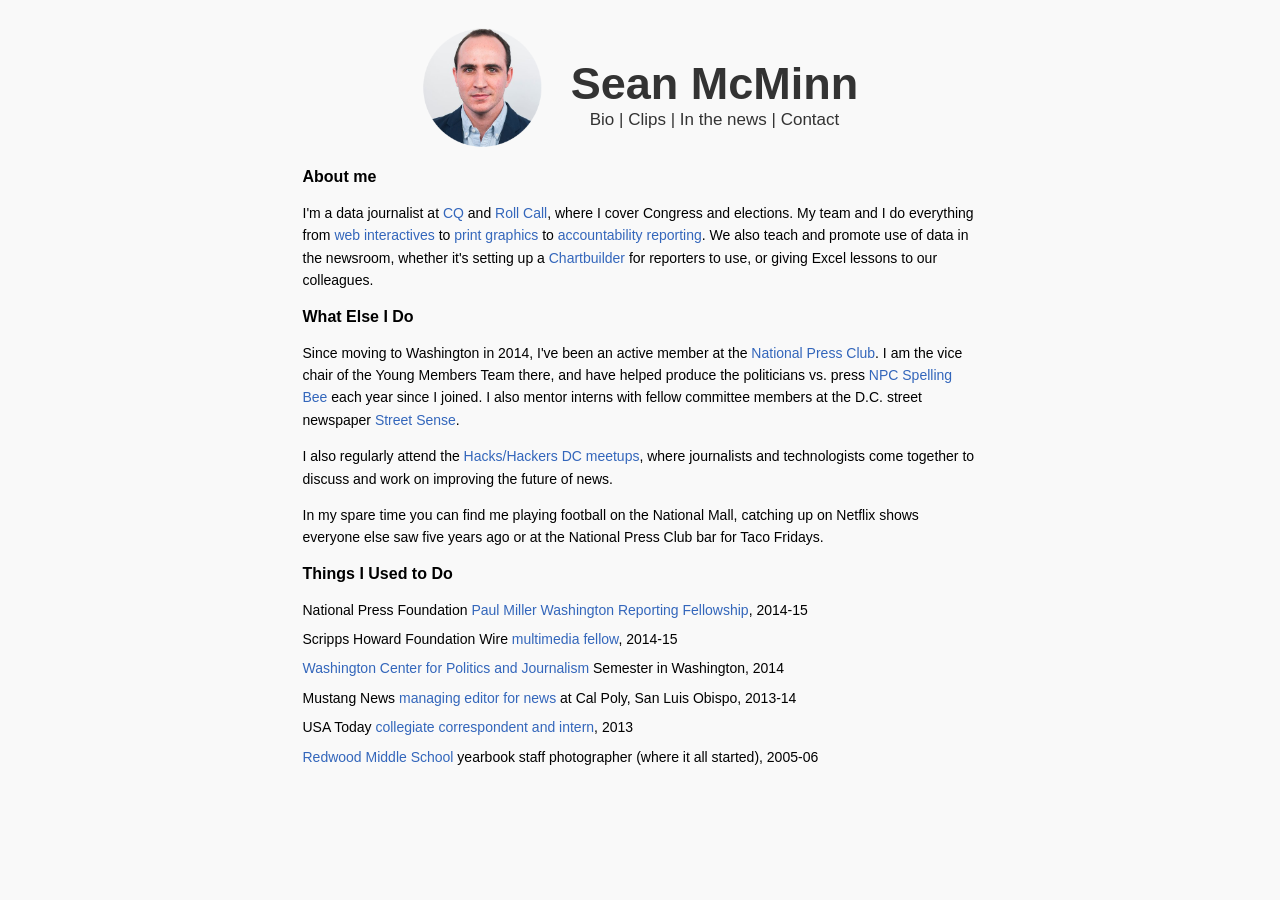
==== index.html @ 38971093 "transfer to new computer" ====
<!DOCTYPE html>
<html>
<head>
<meta charset="utf-8">

<title>Sean McMinn | Data Journalist</title>
<meta name="description" content="Reporter for CQ Roll Call, covering Congress and elections in Washington, D.C.">
<meta name="author" content="Sean McMinn">
<meta name="viewport" content="width=device-width, initial-scale=1">

	<style>

	/*begin fix for scrollbar-y jump problem*/
	html{
	   overflow-y:scroll;
	    overflow-x: hidden;
	}

	::-webkit-scrollbar {
	    width: 0px;  /* remove scrollbar space */
	    /*background: transparent;   optional: just make scrollbar invisible */
	}
	/* optional: show position indicator in red */
	::-webkit-scrollbar-thumb {
	    background: #FF0000;
	}

	/*end fix for scrollbar-y jump problem*/

	body {
		background-color: #f9f9f9;
		padding-top:20px;
	}

	#top-wrapper {
		margin-bottom: 15px;
		margin:0 auto;
		display: inline-block;
		text-align: center;
		width: 100%;
	}

	.middle-wrapper {
		width: 100%;
		max-width: 675px;
		margin:0 auto;
	}

	.top-text-wrapper {
		display: inline-block;
		text-align: center;
		vertical-align: top;
		margin-top: 30px;
		margin-left: 25px;
	}

	.big-name span {
		cursor: pointer;
	}

	.top-text-wrapper span {
		cursor: pointer
	}

	.big-name {
		font-family: Gotham-Bold, Helvetica, Arial, sans-serif;
		font-weight: 700;
		color: #333;
		font-size: 45px;
		text-align: center;
		display: block;
	}

	.top-menu {
		font-family: Gotham-Book, Helvetica, Arial, sans-serif;
		font-weight: 300;
		color: #333;
		font-size: 17px;
		text-align: center;
		display: block;
	}

	p, ul {
		font-family: Gotham-Book, Helvetica, Arial, sans-serif;
		font-size: 14px;
		line-height: 1.6;
	}

	ul {
	  list-style-type: none;
	  padding: 0;
	}

	li {
		padding-bottom: 7px;
	}

	h3 {
		font-family: Gotham-Bold, Helvetica, Arial, sans-serif; 
		font-size: 16px;
	}

	h4 {
		color: #444446;
		margin-bottom:6px;
	}

	a {
		text-decoration: none;
		font-family: Gotham-Book, Helvetica, Arial, sans-serif;
		font-weight300;
		cursor: pointer;
	}

	#top-circle-img {
		display: inline-block;
		width: 120px;
		height: 120px;
	}

	#top-circle-img img {
		width: 120px;
		height: 120px;
	}

	/* unvisited link */
	a:link {
	    color: #3366BB;
	}

	/* visited link */
	a:visited {
	    color: #3366BB;
	}

	/* mouse over link */
	a:hover {
	    text-decoration: underline;
	}

	/* selected link */
	a:active {
	    color: #3366BB;
	}

	#contact-section a:not(:first-of-type){
		margin-left: 8px;
	}

	@media (max-width: 314px) {
		.top-menu {
			font-size:14px; 
		}
		.big-name {
			font-size: 35px;
		}
	}

	@media (max-width:585px) {
		#top-circle-img {
			display: block;
			margin:0 auto;
		}

		.top-text-wrapper {
			display: block;
			margin:0 auto;
			width: 100%;
			max-width: 445px;
		}
	}

	@media (max-width:675px) {
		.middle-wrapper {
			margin-right: 7px;
			margin-left:7px;
		}
	}
	</style>
</head>
<body>

	<div class="middle-wrapper" id="">
		<div class="" id="top-wrapper">
			<div class="" id="top-circle-img"><img id="" src="top-circle-img-new.png"></div>
			<div class="top-text-wrapper" id="">			
				<div class="click-to-filter big-name" id="home-top">
					<span>Sean McMinn<span>
				</div>
				<div class="top-menu" id="">
					<span class="click-to-filter" id="bio-top">Bio</span> | <span class="click-to-filter" id="clips-top">Clips</span> | <span class="click-to-filter" id="appearance-top">In the news</span> | <span class="click-to-filter" id="contact-top">Contact</span>
				</div>
			</div>
		</div>
		<div class="section-blocks" id="home-section">
			<h3>About me</h3>
			<p>I'm a data journalist at <a id="" href="http://www.cq.com/news?1">CQ</a> and <a id="" href="http://www.rollcall.com/">Roll Call</a>, where I cover Congress and elections. My team and I do everything from <a id="" href="http://data.rollcall.com/media/senate_on_gorsuch/">web interactives</a> to <a id="" href="http://www.rollcall.com/news/politics/party-diversity-gap-to-remain-in-115th">print graphics</a> to <a id="" href="http://www.rollcall.com/news/politics/house-members-can-send-mail-taxpayers-dime-vulnerable-ones-much-much">accountability reporting</a>. We also teach and promote use of data in the newsroom, whether it's setting up a <a id="" href="https://github.com/Quartz/Chartbuilder">Chartbuilder</a> for reporters to use, or giving Excel lessons to our colleagues.</p>
			<h3>What Else I Do</h3>
			<p>Since moving to Washington in 2014, I've been an active member at the <a id="" href="http://www.press.org/">National Press Club</a>. I am the vice chair of the  Young Members Team there, and have helped produce the politicians vs. press <a id="" href="https://www.youtube.com/watch?v=eWNtIoQCicw">NPC Spelling Bee</a> each year since I joined. I also mentor interns with fellow committee members at the D.C. street newspaper <a id="" href="http://streetsense.org/">Street Sense</a>. </p> 
			<p>I also regularly attend the <a id="" href="https://www.meetup.com/Hacks-Hackers-DC/">Hacks/Hackers DC meetups</a>, where journalists and technologists come together to discuss and work on improving the future of news.</p>
			<p>In my spare time you can find me playing football on the National Mall, catching up on Netflix shows everyone else saw five years ago or at the National Press Club bar for Taco Fridays.</p>
			<h3>Things I Used to Do</h3>
			<ul>
				<li>National Press Foundation <a id="" href="https://nationalpress.org/toolbox/paul-miller-washington-reporting-fellowship/">Paul Miller Washington Reporting Fellowship</a>, 2014-15</li>
				<li>Scripps Howard Foundation Wire <a id="" href="http://www.shfwire.com/author/seanmcminn/">multimedia fellow</a>, 2014-15</li>
				<li><a id="" href="http://www.wcpj.org/">Washington Center for Politics and Journalism</a> Semester in Washington, 2014</li>
				<li>Mustang News <a id="" href="http://mustangnews.net/tag/sean-mcminn/">managing editor for news</a> at Cal Poly, San Luis Obispo, 2013-14</li>
				<li>USA Today <a id="" href="http://college.usatoday.com/author/sean-mcminn/">collegiate correspondent and intern</a>, 2013</li>
				<li><a id="" href="http://www.conejousd.org/redwood/Home.aspx">Redwood Middle School</a> yearbook staff photographer (where it all started), 2005-06</li>
			</ul>
		</div>
		<div class="section-blocks" id="bio-section">
			<h3>Bio</h3>
			<p>I’m data reporter at <a href="http://www.cqrollcall.com">CQ Roll Call</a>, where I report, write and produce data presentations for both CQ and Roll Call. I was previously the multimedia fellow at the <a href="http://www.shfwire.com">Scripps Howard Foundation Wire</a> in Washington, D.C., and am a graduate of <a href="http://www.calpoly.edu">California Polytechnic State University, San Luis Obispo</a>. In addition to CQ and Roll Call, my work has been published by USA TODAY, Bloomberg, dozens of Scripps News properties, and other news outlets across the country.</p>

			<p>My first experience covering national news came in January 2013, when I was hired as a <a href="http://www.usatodayeducate.com/staging/index.php/usa-today-collegiate-correspondent-spring-2013/sean-mcminn">collegiate correspondent for USA TODAY</a>. I covered the intersection of millennials and current events, from politics to media to country music.

			<p>My experience covering higher education stemmed from my first two years as a reporter for the Mustang Daily, the student newspaper at Cal Poly. There, I focused on government and administrative issues in the CSU system. My award-winning story on a <a href="http://mustangnews.net/investigation-continues-for-alpha-phi-sorority/">freshman that was hospitalized</a> the night after receiving an invitation to join the Alpha Phi sorority led to policy changes in Cal Poly’s sorority pledging process. Other accountability reporting led to changes at my university on issues such as <a href="http://mustangnews.net/sexual-assault-allegations-left-out-of-cal-poly-annual-crime-report/">sexual assault</a> and <a href="http://mustangnews.net/asi-kills-debate-free-speech-on-campus/">student campaign regulations</a>.</p>

			<p>After writing as a correspondent for USA TODAY, Gannett asked me to intern at its headquarters in McLean, Va. In addition to contributing more reporting to USA TODAY College, I began to learn how to code and use data in my reporting. </p>

			<p>During my time internship, I also began planning for a new student media convergence at Cal Poly, which would later be dubbed Mustang News. Students emphasizing in print, digital and broadcast came together to drop Mustang Daily’s print-first mentality and create a digital-first news operation. As the managing editor for news, I led the news coverage and served on our leadership team. </p>

			<p>Also at Mustang News, I started a training program for first-year students interested in journalism. Named The Day After, I provided weekly feedback to freshmen writing follow-up stories to supplement the editorial content published in Mustang News. </p>

			<p>I graduated cum laude in June 2014 with a major in news-editorial journalism and a minor in statistics. Faculty chose me for the Outstanding Senior award in the Cal Poly journalism department, as well as for other annual scholarships and awards.</p>
			
		</div>
		<div class="section-blocks" id="clips-section">
			<h3>Clips</h3>
			<ul id="clips-ul">
			</ul>			
		</div>
		<div class="section-blocks" id="appearance-section">
			<h3>In the news</h3>
			<ul id="appearance-ul">
			</ul>			
		</div>
		<div class="section-blocks" id="contact-section">
			<h3>Contact</h3>
			<p>Email: <a href="mailto:seanmcminn@cqrollcall.com">seanmcminn@cqrollcall.com</a></p>
			<a id="" target="_blank" href="http:www.twitter.com/shmcminn"><img src="twitter.png" class="social-icon" id="twitter-social-icon"></a>
			<a id="" target="_blank" href="https://www.linkedin.com/in/seanmcminn/"><img src="linkedin.png" class="social-icon" id="linkedin-social-icon"></a>
			<a target="_blank" id="" href="https://github.com/shmcminn"><img src="github.png" class="social-icon" id="github-social-icon"></a>
		</div>


	</div>
</body>

<script src="https://ajax.googleapis.com/ajax/libs/jquery/3.1.0/jquery.min.js"></script>
<!-- <script src="scrollbarFix.js"></script> -->
<script>

	var hideAll = function() {
		$(".section-blocks").hide();
	}

	var showSectionBlock = function(sbId) {
		hideAll();
		$("#" + sbId).show()
	}


	var populateClips = function() {
		var clips = [
		"CQ Roll Call",
		{"headline": "Fact-Checking Trump’s Claim on U.S. Attacking ISIS ‘Much Harder’", "link": "http://www.rollcall.com/news/policy/trump-said-the-military-was-hitting-isis-much-harder-but-strikes-have-been-at-a-new-low", "monthYear": "Nov. 2017"},
		{"headline": "House Challengers Find Fundraising Success Outside Their Districts", "link": "http://www.rollcall.com/news/politics/2018-democrats-house-fundraising-challengers", "monthYear": "Sept. 2017"},
		{"headline": "Congress Is Working More Than Average This Year: Three Days a Week", "link": "http://www.rollcall.com/news/politics/congress-working-average-year-three-days-week", "monthYear": "July 2017"},
		{"headline": "44 Sitting Members of Congress Have Accepted Donations From Trump", "link": "http://www.rollcall.com/news/44-sitting-members-congress-accepted-donations-trump", "monthYear": "Jan. 2017"},
		{"headline": "House Republicans Really Love Chick-fil-A", "link": "http://www.rollcall.com/news/house-republicans-really-love-chick-fil", "monthYear": "Oct. 2016"},
		{"headline": "Absences Pile Up for Some House Members Seeking Other Offices", "link": "http://www.rollcall.com/news/absences-pile-members-seeking-offices", "monthYear": "Sept. 2016"},
		{"headline": "House Members Send Mail on Taxpayer’s Dime, Vulnerable Ones Do It Much More", "link": "http://www.rollcall.com/news/house-members-can-send-mail-taxpayers-dime-vulnerable-ones-much-much", "monthYear": "Aug. 2016"},
		{"headline": "Whose Convention? Clintons Mentioned Nearly Twice as Much as Trump", "link": "http://www.rollcall.com/news/whose-convention-elected-officials-mention-clinton-twice-much-trump", "monthYear": "July 2016"},
		"Scripps Howard Foundation Wire",
		{"headline": "Atascadero finds itself stuck in FEMA limbo over disaster aid", "link": "http://www.sanluisobispo.com/news/local/article39058860.html", "monthYear": "Aug. 2015"},
		{"headline": "Feds study ‘life-saving' train tech after crash", "link": "http://www.thedenverchannel.com/news/national/feds-study-life-saving-train-tech-after-crash", "monthYear": "Feb. 2015"},
		{"headline": "Scripps Howard Foundation Wire launches new website", "link": "http://www.shfwire.com/scripps-howard-foundation-wire-launches-new-website/", "monthYear": "Feb. 2015"},
		{"headline": "Even after executive action, no guarantees for international students", "link": "http://www.shfwire.com/even-after-executive-action-no-guarantees-for-international-students/", "monthYear": "Nov. 2014"},
		{"headline": "In fight for student vote, social media gives GOP a hopeful sign", "link": "http://www.shfwire.com/in-fight-for-student-vote-social-media-gives-gop-a-hopeful-sign/", "monthYear": "Oct. 2014"},
		"USA Today",
		{"headline": "Sagging state funding jacks up college tuition", "link": "http://www.usatoday.com/story/money/personalfinance/2013/09/02/state-funding-declines-raise-tuition/2707837/", "monthYear": "Sept. 2013"},
		{"headline": "College grads flock to major, burgeoning metros", "link": "http://www.usatoday.com/story/news/nation/2013/05/11/college-grad-jobs-major-metros/2149915/", "monthYear": "May 2013"},	
		"Mustang News",
		{"headline": "Sexual assault allegations left out of Cal Poly annual crime report", "link": "http://mustangnews.net/sexual-assault-allegations-left-out-of-cal-poly-annual-crime-report/", "monthYear": "May 2014"},
		{"headline": "Under wrappers: Cal Poly passes off Kashi granola bars as student made", "link": "http://mustangnews.net/pres-office-campus-dining-used-cal-poly-wrapping-on-kashi-granola-bars-for-demonstration/", "monthYear": "June 2013"},
		{"headline": "Cal State’s controversial chancellor ends 14-year legacy", "link": "http://mustangnews.net/cal-states-controversial-chancellor-ends-14-year-legacy/", "monthYear": "Dec. 2012"}		
		]
		for (i=0; i<clips.length; i++) {
			if (typeof(clips[i]) == "object") {
				$("#clips-ul").append('<li><a id="" target="_blank" href="' + clips[i].link + '">' + clips[i].headline + "</a> — " + clips[i].monthYear + "</li>")
			}	
			else {
				$("#clips-ul").append("<h4>" + clips[i] + "</h4>") 
			}
		}		
	}

	var populateInNews = function() {
		var appearance = [
		{"headline": "Podcast: Finding Stories in Statistics", "link": "https://www.podcastone.com/pg/jsp/program/episode.jsp?programID=1029&pid=1705705", "monthYear": "March 2016"},
		{"headline": "Editorial in San Luis Obispo Tribune following my investigation into a city's years-long fight with FEMA", "link": "http://www.sanluisobispo.com/opinion/editorials/article39059019.html", "monthYear": "Aug. 2015"},
		{"headline": "Talking Hillary Cliton's campaign on GVH Live", "link": "https://www.youtube.com/watch?v=CfeYE06OZHs", "monthYear": "March. 2015"},		
		{"headline": "Discussion on my Cal Poly greek life reporting in SLO New Times", "link": "http://www.newtimesslo.com/shredder/10633/spay-a-ho-neuter-a-bro/", "monthYear": "Feb. 2014"},
		{"headline": "New Times article on my scholarship award, named after NT founder", "link": "http://www.newtimesslo.com/news/9609/steve-moss-lives-on/", "monthYear": "June 2013"},
		{"headline": "LA Times write up on my 20-cent records request fight with the CSU ", "link": "http://articles.latimes.com/2012/oct/21/local/la-me-public-record-20121021", "monthYear": "Oct. 2012"}
		]
		for (i=0; i<appearance.length; i++) {
			if (typeof(appearance[i]) == "object") {
				$("#appearance-ul").append('<li><a id="" href="' + appearance[i].link + '">' + appearance[i].headline + "</a> — " + appearance[i].monthYear + "</li>")
			}	
			else {
				$("#appearance-ul").append("<h4>" + appearance[i] + "</h4>") 
			}
		}		
	}


		var makeTopClickable = function() {
			var clickables = $(".click-to-filter")

			for (i=0; i<clickables.length; i++) {
				$("#" + clickables[i].id).on("click", function() {
					showSectionBlock($(this).attr("id").split("-")[0] + "-section")
				})

			}
		}

	$(function() {
		makeTopClickable();
		showSectionBlock("home-section");
		populateClips();
		populateInNews();
	})
		
	

	



	



</script>

</html>
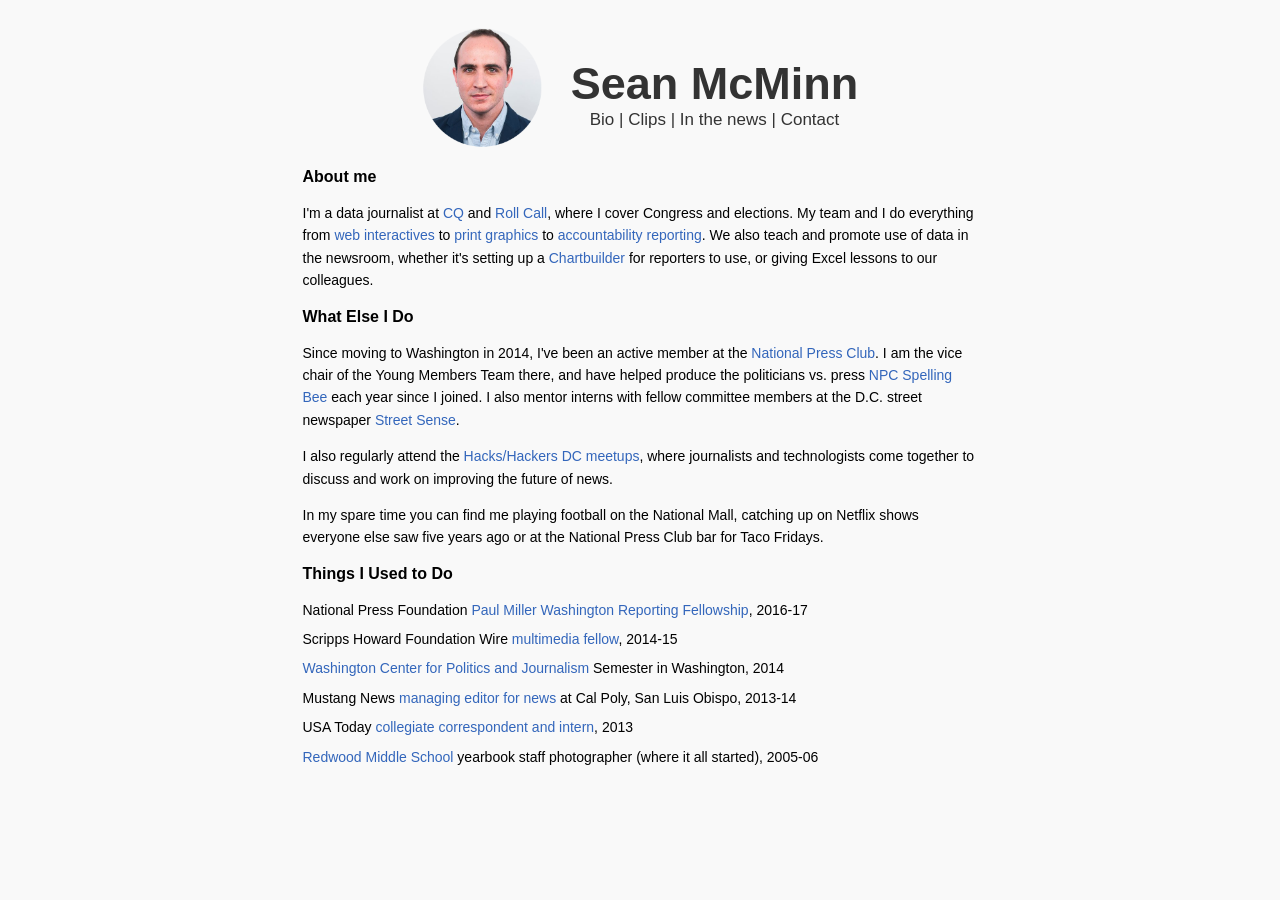
==== commit 01e39bb2: "fix paul miller dates, add lobbying clip" ====
--- a/index.html
+++ b/index.html
@@ -63,7 +63,7 @@
 	}
 
 	.big-name {
-		font-family: Gotham-Bold, Helvetica, Arial, sans-serif;
+		font-family: Gotham-Bold, sans-serif;
 		font-weight: 700;
 		color: #333;
 		font-size: 45px;
@@ -72,7 +72,7 @@
 	}
 
 	.top-menu {
-		font-family: Gotham-Book, Helvetica, Arial, sans-serif;
+		font-family: Gotham-Book, sans-serif;
 		font-weight: 300;
 		color: #333;
 		font-size: 17px;
@@ -81,7 +81,7 @@
 	}
 
 	p, ul {
-		font-family: Gotham-Book, Helvetica, Arial, sans-serif;
+		font-family: Gotham-Book, sans-serif;
 		font-size: 14px;
 		line-height: 1.6;
 	}
@@ -96,7 +96,7 @@
 	}
 
 	h3 {
-		font-family: Gotham-Bold, Helvetica, Arial, sans-serif; 
+		font-family: Gotham-Bold, sans-serif; 
 		font-size: 16px;
 	}
 
@@ -107,7 +107,7 @@
 
 	a {
 		text-decoration: none;
-		font-family: Gotham-Book, Helvetica, Arial, sans-serif;
+		font-family: Gotham-Book, sans-serif;
 		font-weight300;
 		cursor: pointer;
 	}
@@ -201,7 +201,7 @@
 			<p>In my spare time you can find me playing football on the National Mall, catching up on Netflix shows everyone else saw five years ago or at the National Press Club bar for Taco Fridays.</p>
 			<h3>Things I Used to Do</h3>
 			<ul>
-				<li>National Press Foundation <a id="" href="https://nationalpress.org/toolbox/paul-miller-washington-reporting-fellowship/">Paul Miller Washington Reporting Fellowship</a>, 2014-15</li>
+				<li>National Press Foundation <a id="" href="https://nationalpress.org/toolbox/paul-miller-washington-reporting-fellowship/">Paul Miller Washington Reporting Fellowship</a>, 2016-17</li>
 				<li>Scripps Howard Foundation Wire <a id="" href="http://www.shfwire.com/author/seanmcminn/">multimedia fellow</a>, 2014-15</li>
 				<li><a id="" href="http://www.wcpj.org/">Washington Center for Politics and Journalism</a> Semester in Washington, 2014</li>
 				<li>Mustang News <a id="" href="http://mustangnews.net/tag/sean-mcminn/">managing editor for news</a> at Cal Poly, San Luis Obispo, 2013-14</li>
@@ -261,10 +261,10 @@
 		$("#" + sbId).show()
 	}
 
-
 	var populateClips = function() {
 		var clips = [
 		"CQ Roll Call",
+		{"headline": "K Street Reinvents Itself in the Era of Trump", "link": "https://www.rollcall.com/news/politics/k-street-reinvents-itself-in-the-era-of-trump", "monthYear": "Feb. 2018"},
 		{"headline": "Fact-Checking Trump’s Claim on U.S. Attacking ISIS ‘Much Harder’", "link": "http://www.rollcall.com/news/policy/trump-said-the-military-was-hitting-isis-much-harder-but-strikes-have-been-at-a-new-low", "monthYear": "Nov. 2017"},
 		{"headline": "House Challengers Find Fundraising Success Outside Their Districts", "link": "http://www.rollcall.com/news/politics/2018-democrats-house-fundraising-challengers", "monthYear": "Sept. 2017"},
 		{"headline": "Congress Is Working More Than Average This Year: Three Days a Week", "link": "http://www.rollcall.com/news/politics/congress-working-average-year-three-days-week", "monthYear": "July 2017"},
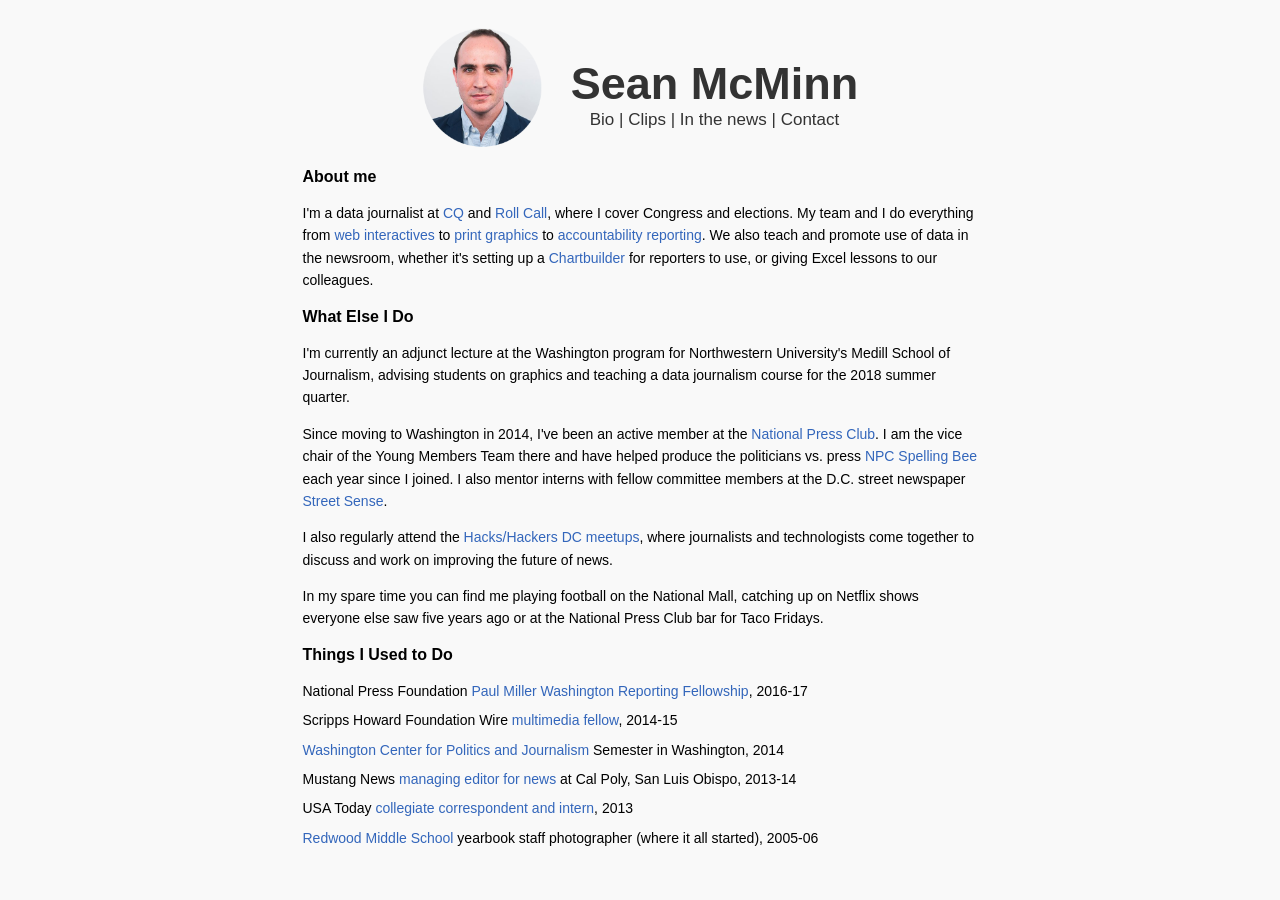
==== commit 90acc9e4: "add medill to index" ====
--- a/index.html
+++ b/index.html
@@ -196,7 +196,8 @@
 			<h3>About me</h3>
 			<p>I'm a data journalist at <a id="" href="http://www.cq.com/news?1">CQ</a> and <a id="" href="http://www.rollcall.com/">Roll Call</a>, where I cover Congress and elections. My team and I do everything from <a id="" href="http://data.rollcall.com/media/senate_on_gorsuch/">web interactives</a> to <a id="" href="http://www.rollcall.com/news/politics/party-diversity-gap-to-remain-in-115th">print graphics</a> to <a id="" href="http://www.rollcall.com/news/politics/house-members-can-send-mail-taxpayers-dime-vulnerable-ones-much-much">accountability reporting</a>. We also teach and promote use of data in the newsroom, whether it's setting up a <a id="" href="https://github.com/Quartz/Chartbuilder">Chartbuilder</a> for reporters to use, or giving Excel lessons to our colleagues.</p>
 			<h3>What Else I Do</h3>
-			<p>Since moving to Washington in 2014, I've been an active member at the <a id="" href="http://www.press.org/">National Press Club</a>. I am the vice chair of the  Young Members Team there, and have helped produce the politicians vs. press <a id="" href="https://www.youtube.com/watch?v=eWNtIoQCicw">NPC Spelling Bee</a> each year since I joined. I also mentor interns with fellow committee members at the D.C. street newspaper <a id="" href="http://streetsense.org/">Street Sense</a>. </p> 
+			<p>I'm currently an adjunct lecture at the Washington program for Northwestern University's Medill School of Journalism, advising students on graphics and teaching a data journalism course for the 2018 summer quarter.</p>
+			<p>Since moving to Washington in 2014, I've been an active member at the <a id="" href="http://www.press.org/">National Press Club</a>. I am the vice chair of the  Young Members Team there and have helped produce the politicians vs. press <a id="" href="https://www.youtube.com/watch?v=eWNtIoQCicw">NPC Spelling Bee</a> each year since I joined. I also mentor interns with fellow committee members at the D.C. street newspaper <a id="" href="http://streetsense.org/">Street Sense</a>. </p> 
 			<p>I also regularly attend the <a id="" href="https://www.meetup.com/Hacks-Hackers-DC/">Hacks/Hackers DC meetups</a>, where journalists and technologists come together to discuss and work on improving the future of news.</p>
 			<p>In my spare time you can find me playing football on the National Mall, catching up on Netflix shows everyone else saw five years ago or at the National Press Club bar for Taco Fridays.</p>
 			<h3>Things I Used to Do</h3>
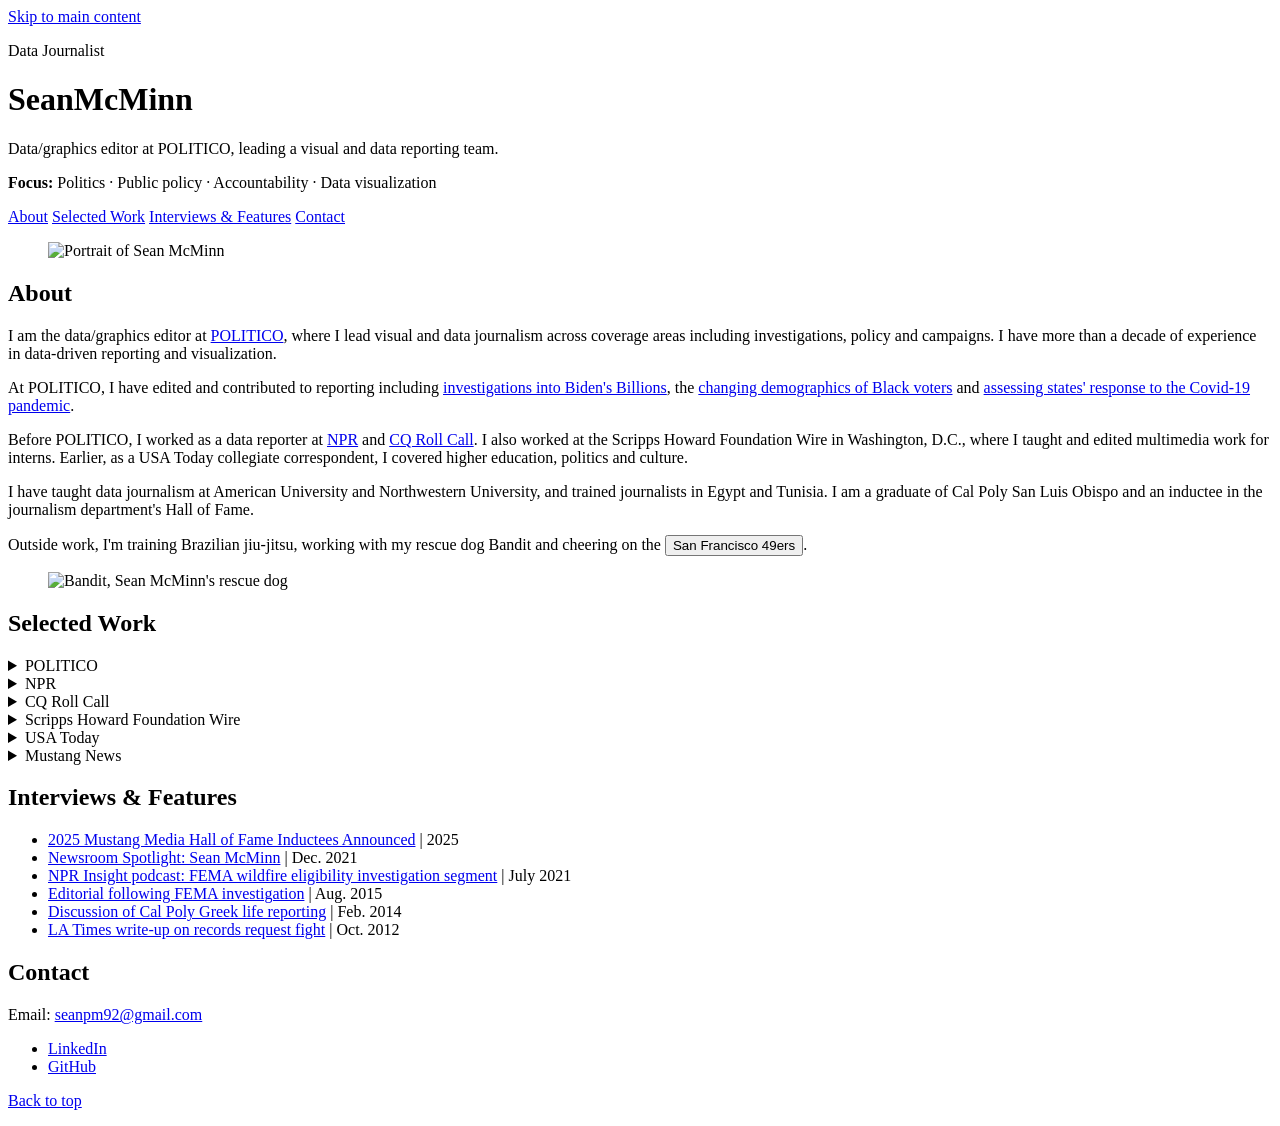
==== commit 1e52c9c2: "Update index.html" ====
--- a/index.html
+++ b/index.html
@@ -1,351 +1,163 @@
-<!DOCTYPE html>
-<html>
+<!doctype html>
+<html lang="en">
 <head>
-<meta charset="utf-8">
-
-<title>Sean McMinn | Data Journalist</title>
-<meta name="description" content="Reporter for CQ Roll Call, covering Congress and elections in Washington, D.C.">
-<meta name="author" content="Sean McMinn">
-<meta name="viewport" content="width=device-width, initial-scale=1">
-
-	<style>
-
-	/*begin fix for scrollbar-y jump problem*/
-	html{
-	   overflow-y:scroll;
-	    overflow-x: hidden;
-	}
-
-	::-webkit-scrollbar {
-	    width: 0px;  /* remove scrollbar space */
-	    /*background: transparent;   optional: just make scrollbar invisible */
-	}
-	/* optional: show position indicator in red */
-	::-webkit-scrollbar-thumb {
-	    background: #FF0000;
-	}
-
-	/*end fix for scrollbar-y jump problem*/
-
-	body {
-		background-color: #f9f9f9;
-		padding-top:20px;
-	}
-
-	#top-wrapper {
-		margin-bottom: 15px;
-		margin:0 auto;
-		display: inline-block;
-		text-align: center;
-		width: 100%;
-	}
-
-	.middle-wrapper {
-		width: 100%;
-		max-width: 675px;
-		margin:0 auto;
-	}
-
-	.top-text-wrapper {
-		display: inline-block;
-		text-align: center;
-		vertical-align: top;
-		margin-top: 30px;
-		margin-left: 25px;
-	}
-
-	.big-name span {
-		cursor: pointer;
-	}
-
-	.top-text-wrapper span {
-		cursor: pointer
-	}
-
-	.big-name {
-		font-family: Gotham-Bold, sans-serif;
-		font-weight: 700;
-		color: #333;
-		font-size: 45px;
-		text-align: center;
-		display: block;
-	}
-
-	.top-menu {
-		font-family: Gotham-Book, sans-serif;
-		font-weight: 300;
-		color: #333;
-		font-size: 17px;
-		text-align: center;
-		display: block;
-	}
-
-	p, ul {
-		font-family: Gotham-Book, sans-serif;
-		font-size: 14px;
-		line-height: 1.6;
-	}
-
-	ul {
-	  list-style-type: none;
-	  padding: 0;
-	}
-
-	li {
-		padding-bottom: 7px;
-	}
-
-	h3 {
-		font-family: Gotham-Bold, sans-serif; 
-		font-size: 16px;
-	}
-
-	h4 {
-		color: #444446;
-		margin-bottom:6px;
-	}
-
-	a {
-		text-decoration: none;
-		font-family: Gotham-Book, sans-serif;
-		font-weight300;
-		cursor: pointer;
-	}
-
-	#top-circle-img {
-		display: inline-block;
-		width: 120px;
-		height: 120px;
-	}
-
-	#top-circle-img img {
-		width: 120px;
-		height: 120px;
-	}
-
-	/* unvisited link */
-	a:link {
-	    color: #3366BB;
-	}
-
-	/* visited link */
-	a:visited {
-	    color: #3366BB;
-	}
-
-	/* mouse over link */
-	a:hover {
-	    text-decoration: underline;
-	}
-
-	/* selected link */
-	a:active {
-	    color: #3366BB;
-	}
-
-	#contact-section a:not(:first-of-type){
-		margin-left: 8px;
-	}
-
-	@media (max-width: 314px) {
-		.top-menu {
-			font-size:14px; 
-		}
-		.big-name {
-			font-size: 35px;
-		}
-	}
-
-	@media (max-width:585px) {
-		#top-circle-img {
-			display: block;
-			margin:0 auto;
-		}
-
-		.top-text-wrapper {
-			display: block;
-			margin:0 auto;
-			width: 100%;
-			max-width: 445px;
-		}
-	}
-
-	@media (max-width:675px) {
-		.middle-wrapper {
-			margin-right: 7px;
-			margin-left:7px;
-		}
-	}
-	</style>
+  <meta charset="utf-8">
+  <meta name="viewport" content="width=device-width, initial-scale=1">
+  <title>Sean McMinn | Data Journalist</title>
+  <meta name="description" content="Sean McMinn is a data and graphics editor at POLITICO.">
+  <link rel="stylesheet" href="./assets/site.css">
 </head>
 <body>
+  <a class="skip-link" href="#main-content">Skip to main content</a>
 
-	<div class="middle-wrapper" id="">
-		<div class="" id="top-wrapper">
-			<div class="" id="top-circle-img"><img id="" src="top-circle-img-new.png"></div>
-			<div class="top-text-wrapper" id="">			
-				<div class="click-to-filter big-name" id="home-top">
-					<span>Sean McMinn<span>
-				</div>
-				<div class="top-menu" id="">
-					<span class="click-to-filter" id="bio-top">Bio</span> | <span class="click-to-filter" id="clips-top">Clips</span> | <span class="click-to-filter" id="appearance-top">In the news</span> | <span class="click-to-filter" id="contact-top">Contact</span>
-				</div>
-			</div>
-		</div>
-		<div class="section-blocks" id="home-section">
-			<h3>About me</h3>
-			<p>I'm a data journalist at <a id="" href="http://www.cq.com/news?1">CQ</a> and <a id="" href="http://www.rollcall.com/">Roll Call</a>, where I cover Congress and elections. My team and I do everything from <a id="" href="http://data.rollcall.com/media/senate_on_gorsuch/">web interactives</a> to <a id="" href="http://www.rollcall.com/news/politics/party-diversity-gap-to-remain-in-115th">print graphics</a> to <a id="" href="http://www.rollcall.com/news/politics/house-members-can-send-mail-taxpayers-dime-vulnerable-ones-much-much">accountability reporting</a>. We also teach and promote use of data in the newsroom, whether it's setting up a <a id="" href="https://github.com/Quartz/Chartbuilder">Chartbuilder</a> for reporters to use, or giving Excel lessons to our colleagues.</p>
-			<h3>What Else I Do</h3>
-			<p>I'm currently an adjunct lecture at the Washington program for Northwestern University's Medill School of Journalism, advising students on graphics and teaching a data journalism course for the 2018 summer quarter.</p>
-			<p>Since moving to Washington in 2014, I've been an active member at the <a id="" href="http://www.press.org/">National Press Club</a>. I am the vice chair of the  Young Members Team there and have helped produce the politicians vs. press <a id="" href="https://www.youtube.com/watch?v=eWNtIoQCicw">NPC Spelling Bee</a> each year since I joined. I also mentor interns with fellow committee members at the D.C. street newspaper <a id="" href="http://streetsense.org/">Street Sense</a>. </p> 
-			<p>I also regularly attend the <a id="" href="https://www.meetup.com/Hacks-Hackers-DC/">Hacks/Hackers DC meetups</a>, where journalists and technologists come together to discuss and work on improving the future of news.</p>
-			<p>In my spare time you can find me playing football on the National Mall, catching up on Netflix shows everyone else saw five years ago or at the National Press Club bar for Taco Fridays.</p>
-			<h3>Things I Used to Do</h3>
-			<ul>
-				<li>National Press Foundation <a id="" href="https://nationalpress.org/toolbox/paul-miller-washington-reporting-fellowship/">Paul Miller Washington Reporting Fellowship</a>, 2016-17</li>
-				<li>Scripps Howard Foundation Wire <a id="" href="http://www.shfwire.com/author/seanmcminn/">multimedia fellow</a>, 2014-15</li>
-				<li><a id="" href="http://www.wcpj.org/">Washington Center for Politics and Journalism</a> Semester in Washington, 2014</li>
-				<li>Mustang News <a id="" href="http://mustangnews.net/tag/sean-mcminn/">managing editor for news</a> at Cal Poly, San Luis Obispo, 2013-14</li>
-				<li>USA Today <a id="" href="http://college.usatoday.com/author/sean-mcminn/">collegiate correspondent and intern</a>, 2013</li>
-				<li><a id="" href="http://www.conejousd.org/redwood/Home.aspx">Redwood Middle School</a> yearbook staff photographer (where it all started), 2005-06</li>
-			</ul>
-		</div>
-		<div class="section-blocks" id="bio-section">
-			<h3>Bio</h3>
-			<p>I’m data reporter at <a href="http://www.cqrollcall.com">CQ Roll Call</a>, where I report, write and produce data presentations for both CQ and Roll Call. I was previously the multimedia fellow at the <a href="http://www.shfwire.com">Scripps Howard Foundation Wire</a> in Washington, D.C., and am a graduate of <a href="http://www.calpoly.edu">California Polytechnic State University, San Luis Obispo</a>. In addition to CQ and Roll Call, my work has been published by USA TODAY, Bloomberg, dozens of Scripps News properties, and other news outlets across the country.</p>
+  <header class="site-header" id="top">
+    <div class="header-inner hero-grid">
+      <div class="hero-copy">
+        <p class="eyebrow">Data Journalist</p>
+        <h1 class="display-name"><span>Sean</span><span>McMinn</span></h1>
+        <p class="dek">Data/graphics editor at POLITICO, leading a visual and data reporting team.</p>
+        <p class="focus-kicker"><strong>Focus:</strong> Politics · Public policy · Accountability · Data visualization</p>
+        <nav class="site-nav" aria-label="Primary">
+          <a href="#about">About</a>
+          <a href="#work">Selected Work</a>
+          <a href="#news">Interviews &amp; Features</a>
+          <a href="#contact">Contact</a>
+        </nav>
+      </div>
+      <figure class="hero-photo-wrap">
+        <img
+          class="hero-photo"
+          src="./assets/sean-headshot-fallback.svg"
+          data-headshot="./assets/sean-headshot.png"
+          data-headshot-49ers="./assets/sean-49ers.png"
+          alt="Portrait of Sean McMinn"
+          width="400"
+          height="400"
+          loading="eager"
+          decoding="async"
+        >
+      </figure>
+    </div>
+  </header>
 
-			<p>My first experience covering national news came in January 2013, when I was hired as a <a href="http://www.usatodayeducate.com/staging/index.php/usa-today-collegiate-correspondent-spring-2013/sean-mcminn">collegiate correspondent for USA TODAY</a>. I covered the intersection of millennials and current events, from politics to media to country music.
+  <main id="main-content">
+    <section id="about" aria-labelledby="about-heading">
+      <div class="section-head">
+        <h2 id="about-heading">About</h2>
+      </div>
+      <div class="section-body prose">
+        <p>I am the data/graphics editor at <a href="https://www.politico.com/staff/sean-mcminn" rel="noopener noreferrer" target="_blank">POLITICO</a>, where I lead visual and data journalism across coverage areas including investigations, policy and campaigns. I have more than a decade of experience in data-driven reporting and visualization.</p>
+        <p>At POLITICO, I have edited and contributed to reporting including <a href="https://www.politico.com/news/biden-federal-funds-spending-tracking" rel="noopener noreferrer" target="_blank">investigations into Biden's Billions</a>, the <a href="https://www.politico.com/news/magazine/2021/12/07/black-great-migration-series-523619" rel="noopener noreferrer" target="_blank">changing demographics of Black voters</a> and <a href="https://www.politico.com/interactives/2021/covid-by-the-numbers-how-each-state-fared-on-our-pandemic-scorecard/" rel="noopener noreferrer" target="_blank">assessing states' response to the Covid-19 pandemic</a>.</p>
+        <p>Before POLITICO, I worked as a data reporter at <a href="https://www.npr.org/people/660503340/sean-mcminn" rel="noopener noreferrer" target="_blank">NPR</a> and <a href="https://rollcall.com/author/sean-mcminn/" rel="noopener noreferrer" target="_blank">CQ Roll Call</a>. I also worked at the Scripps Howard Foundation Wire in Washington, D.C., where I taught and edited multimedia work for interns. Earlier, as a USA Today collegiate correspondent, I covered higher education, politics and culture.</p>
+        <p>I have taught data journalism at American University and Northwestern University, and trained journalists in Egypt and Tunisia. I am a graduate of Cal Poly San Luis Obispo and an inductee in the journalism department's Hall of Fame.</p>
+        <p>Outside work, I'm training Brazilian jiu-jitsu, working with my rescue dog Bandit and cheering on the <button type="button" class="niners-toggle" id="niners-toggle" aria-pressed="false" title="Switch to 49ers colors">San Francisco 49ers</button>.</p>
+        <figure class="bandit-figure">
+          <img src="./assets/bandit.jpg" data-bandit-49ers="./assets/bandit-49ers.png" alt="Bandit, Sean McMinn's rescue dog" width="220" height="220" loading="lazy" decoding="async">
+        </figure>
+      </div>
+    </section>
 
-			<p>My experience covering higher education stemmed from my first two years as a reporter for the Mustang Daily, the student newspaper at Cal Poly. There, I focused on government and administrative issues in the CSU system. My award-winning story on a <a href="http://mustangnews.net/investigation-continues-for-alpha-phi-sorority/">freshman that was hospitalized</a> the night after receiving an invitation to join the Alpha Phi sorority led to policy changes in Cal Poly’s sorority pledging process. Other accountability reporting led to changes at my university on issues such as <a href="http://mustangnews.net/sexual-assault-allegations-left-out-of-cal-poly-annual-crime-report/">sexual assault</a> and <a href="http://mustangnews.net/asi-kills-debate-free-speech-on-campus/">student campaign regulations</a>.</p>
+    <section id="work" aria-labelledby="work-heading">
+      <div class="section-head">
+        <h2 id="work-heading">Selected Work</h2>
+      </div>
+      <div class="section-body work-groups">
+        <details class="work-group">
+          <summary>POLITICO</summary>
+          <ul class="link-list">
+            <li><a href="https://www.politico.com/news/2023/02/16/joe-biden-student-debt-relief-00083243" rel="noopener noreferrer" target="_blank">What we know about the 25M Americans who signed up for Biden's student debt relief</a> | <time datetime="2023-02">Feb. 2023</time></li>
+            <li><a href="https://www.politico.com/news/magazine/2022/12/23/black-voters-suburban-politics-00074479" rel="noopener noreferrer" target="_blank">Black voters are transforming the suburbs and American politics</a> | <time datetime="2022-12">Dec. 2022</time></li>
+            <li><a href="https://www.politico.com/interactives/2021/covid-by-the-numbers-how-each-state-fared-on-our-pandemic-scorecard/" rel="noopener noreferrer" target="_blank">Covid's deadly trade-offs, by the numbers: How each state has fared in the pandemic</a> | <time datetime="2021-12">Dec. 2021</time></li>
+          </ul>
+        </details>
 
-			<p>After writing as a correspondent for USA TODAY, Gannett asked me to intern at its headquarters in McLean, Va. In addition to contributing more reporting to USA TODAY College, I began to learn how to code and use data in my reporting. </p>
+        <details class="work-group">
+          <summary>NPR</summary>
+          <ul class="link-list">
+            <li><a href="https://www.npr.org/2021/07/01/1010897265/as-western-wildfires-worsen-fema-is-denying-most-people-who-ask-for-help" rel="noopener noreferrer" target="_blank">As Western wildfires worsen, FEMA is denying most people who ask for help</a> | <time datetime="2021-07">July 2021</time></li>
+            <li><a href="https://www.npr.org/2021/02/05/962946721/across-the-south-covid-19-vaccine-sites-missing-from-black-and-hispanic-neighbor" rel="noopener noreferrer" target="_blank">Across the South, COVID-19 vaccine sites missing from Black and Hispanic neighborhoods</a> | <time datetime="2021-02">Feb. 2021</time></li>
+            <li><a href="https://www.npr.org/sections/health-shots/2020/09/22/914578634/americas-200-000-covid-19-deaths-small-cities-and-towns-bear-a-growing-share" rel="noopener noreferrer" target="_blank">America's 200,000 COVID-19 deaths: Small cities and towns bear a growing share</a> | <time datetime="2020-09">Sept. 2020</time></li>
+            <li><a href="https://www.npr.org/2019/09/03/754044732/as-rising-heat-bakes-u-s-cities-the-poor-often-feel-it-most" rel="noopener noreferrer" target="_blank">As rising heat bakes U.S. cities, the poor often feel it most</a> | <time datetime="2019-09">Sept. 2019</time></li>
+          </ul>
+        </details>
 
-			<p>During my time internship, I also began planning for a new student media convergence at Cal Poly, which would later be dubbed Mustang News. Students emphasizing in print, digital and broadcast came together to drop Mustang Daily’s print-first mentality and create a digital-first news operation. As the managing editor for news, I led the news coverage and served on our leadership team. </p>
+        <details class="work-group">
+          <summary>CQ Roll Call</summary>
+          <ul class="link-list">
+            <li><a href="https://www.rollcall.com/news/politics/k-street-reinvents-itself-in-the-era-of-trump" rel="noopener noreferrer" target="_blank">K Street reinvents itself in the era of Trump</a> | <time datetime="2018-02">Feb. 2018</time></li>
+            <li><a href="https://www.rollcall.com/news/policy/trump-said-the-military-was-hitting-isis-much-harder-but-strikes-have-been-at-a-new-low" rel="noopener noreferrer" target="_blank">Fact-checking Trump's claim on U.S. attacking ISIS 'much harder'</a> | <time datetime="2017-11">Nov. 2017</time></li>
+            <li><a href="https://www.rollcall.com/news/politics/2018-democrats-house-fundraising-challengers" rel="noopener noreferrer" target="_blank">House challengers find fundraising success outside their districts</a> | <time datetime="2017-09">Sept. 2017</time></li>
+            <li><a href="https://www.rollcall.com/news/politics/congress-working-average-year-three-days-week" rel="noopener noreferrer" target="_blank">Congress is working more than average this year: Three days a week</a> | <time datetime="2017-07">July 2017</time></li>
+            <li><a href="https://www.rollcall.com/news/44-sitting-members-congress-accepted-donations-trump" rel="noopener noreferrer" target="_blank">44 sitting members of Congress have accepted donations from Trump</a> | <time datetime="2017-01">Jan. 2017</time></li>
+            <li><a href="https://www.rollcall.com/news/house-republicans-really-love-chick-fil" rel="noopener noreferrer" target="_blank">House Republicans really love Chick-fil-A</a> | <time datetime="2016-10">Oct. 2016</time></li>
+            <li><a href="https://www.rollcall.com/news/absences-pile-members-seeking-offices" rel="noopener noreferrer" target="_blank">Absences pile up for some House members seeking other offices</a> | <time datetime="2016-09">Sept. 2016</time></li>
+            <li><a href="https://www.rollcall.com/news/house-members-can-send-mail-taxpayers-dime-vulnerable-ones-much-much" rel="noopener noreferrer" target="_blank">House members send mail on taxpayer's dime, vulnerable ones do it much more</a> | <time datetime="2016-08">Aug. 2016</time></li>
+          </ul>
+        </details>
 
-			<p>Also at Mustang News, I started a training program for first-year students interested in journalism. Named The Day After, I provided weekly feedback to freshmen writing follow-up stories to supplement the editorial content published in Mustang News. </p>
+        <details class="work-group">
+          <summary>Scripps Howard Foundation Wire</summary>
+          <ul class="link-list">
+            <li><a href="https://www.sanluisobispo.com/news/local/article39058860.html" rel="noopener noreferrer" target="_blank">Atascadero finds itself stuck in FEMA limbo over disaster aid</a> | <time datetime="2015-08">Aug. 2015</time></li>
+            <li><a href="https://www.wptv.com/news/national/feds-study-life-saving-train-tech-after-crash" rel="noopener noreferrer" target="_blank">Feds study 'life-saving' train tech after crash</a> | <time datetime="2015-02">Feb. 2015</time></li>
+          </ul>
+        </details>
 
-			<p>I graduated cum laude in June 2014 with a major in news-editorial journalism and a minor in statistics. Faculty chose me for the Outstanding Senior award in the Cal Poly journalism department, as well as for other annual scholarships and awards.</p>
-			
-		</div>
-		<div class="section-blocks" id="clips-section">
-			<h3>Clips</h3>
-			<ul id="clips-ul">
-			</ul>			
-		</div>
-		<div class="section-blocks" id="appearance-section">
-			<h3>In the news</h3>
-			<ul id="appearance-ul">
-			</ul>			
-		</div>
-		<div class="section-blocks" id="contact-section">
-			<h3>Contact</h3>
-			<p>Email: <a href="mailto:seanmcminn@cqrollcall.com">seanmcminn@cqrollcall.com</a></p>
-			<a id="" target="_blank" href="http:www.twitter.com/shmcminn"><img src="twitter.png" class="social-icon" id="twitter-social-icon"></a>
-			<a id="" target="_blank" href="https://www.linkedin.com/in/seanmcminn/"><img src="linkedin.png" class="social-icon" id="linkedin-social-icon"></a>
-			<a target="_blank" id="" href="https://github.com/shmcminn"><img src="github.png" class="social-icon" id="github-social-icon"></a>
-		</div>
+        <details class="work-group">
+          <summary>USA Today</summary>
+          <ul class="link-list">
+            <li><a href="https://www.usatoday.com/story/money/personalfinance/2013/09/02/state-funding-declines-raise-tuition/2707837/" rel="noopener noreferrer" target="_blank">Sagging state funding jacks up college tuition</a> | <time datetime="2013-09">Sept. 2013</time></li>
+            <li><a href="https://www.usatoday.com/story/news/nation/2013/05/11/college-grad-jobs-major-metros/2149915/" rel="noopener noreferrer" target="_blank">College grads flock to major, burgeoning metros</a> | <time datetime="2013-05">May 2013</time></li>
+          </ul>
+        </details>
 
+        <details class="work-group">
+          <summary>Mustang News</summary>
+          <ul class="link-list">
+            <li><a href="https://mustangnews.net/sexual-assault-allegations-left-out-of-cal-poly-annual-crime-report/" rel="noopener noreferrer" target="_blank">Sexual assault allegations left out of Cal Poly annual crime report</a> | <time datetime="2014-05">May 2014</time></li>
+            <li><a href="https://mustangnews.net/pres-office-campus-dining-used-cal-poly-wrapping-on-kashi-granola-bars-for-demonstration/" rel="noopener noreferrer" target="_blank">Under wrappers: Cal Poly passes off Kashi granola bars as student made</a> | <time datetime="2013-06">June 2013</time></li>
+            <li><a href="https://mustangnews.net/cal-states-controversial-chancellor-ends-14-year-legacy/" rel="noopener noreferrer" target="_blank">Cal State's controversial chancellor ends 14-year legacy</a> | <time datetime="2012-12">Dec. 2012</time></li>
+          </ul>
+        </details>
+      </div>
+    </section>
 
-	</div>
+    <section id="news" aria-labelledby="news-heading">
+      <div class="section-head">
+        <h2 id="news-heading">Interviews &amp; Features</h2>
+      </div>
+      <div class="section-body">
+        <ul class="link-list">
+          <li><a href="https://journalism.calpoly.edu/2025-mustang-media-hall-fame-inductees-announced" rel="noopener noreferrer" target="_blank">2025 Mustang Media Hall of Fame Inductees Announced</a> | <time datetime="2025">2025</time></li>
+          <li><a href="https://www.politico.com/blogs/meet-politico/2021/12/21/newsroom-spotlight-sean-mcminn-1529054" rel="noopener noreferrer" target="_blank">Newsroom Spotlight: Sean McMinn</a> | <time datetime="2021-12">Dec. 2021</time></li>
+          <li><a href="https://www.npr.org/podcasts/381444450/insight" rel="noopener noreferrer" target="_blank">NPR Insight podcast: FEMA wildfire eligibility investigation segment</a> | <time datetime="2021-07">July 2021</time></li>
+          <li><a href="https://www.sanluisobispo.com/opinion/editorials/article39059019.html" rel="noopener noreferrer" target="_blank">Editorial following FEMA investigation</a> | <time datetime="2015-08">Aug. 2015</time></li>
+          <li><a href="https://www.newtimesslo.com/shredder/10633/spay-a-ho-neuter-a-bro/" rel="noopener noreferrer" target="_blank">Discussion of Cal Poly Greek life reporting</a> | <time datetime="2014-02">Feb. 2014</time></li>
+          <li><a href="https://articles.latimes.com/2012/oct/21/local/la-me-public-record-20121021" rel="noopener noreferrer" target="_blank">LA Times write-up on records request fight</a> | <time datetime="2012-10">Oct. 2012</time></li>
+        </ul>
+      </div>
+    </section>
+
+    <section id="contact" aria-labelledby="contact-heading">
+      <div class="section-head">
+        <h2 id="contact-heading">Contact</h2>
+      </div>
+      <div class="section-body split-layout">
+        <div class="prose">
+          <p>Email: <a href="mailto:seanpm92@gmail.com" rel="noopener noreferrer" target="_blank">seanpm92@gmail.com</a></p>
+        </div>
+        <ul class="link-list">
+          <li><a href="https://www.linkedin.com/in/seanmcminn/" rel="noopener noreferrer" target="_blank">LinkedIn</a></li>
+          <li><a href="https://github.com/shmcminn" rel="noopener noreferrer" target="_blank">GitHub</a></li>
+        </ul>
+      </div>
+    </section>
+  </main>
+
+  <footer class="site-footer">
+    <p><a href="#top">Back to top</a></p>
+  </footer>
+
+  <script src="./assets/site.js" defer></script>
 </body>
-
-<script src="https://ajax.googleapis.com/ajax/libs/jquery/3.1.0/jquery.min.js"></script>
-<!-- <script src="scrollbarFix.js"></script> -->
-<script>
-
-	var hideAll = function() {
-		$(".section-blocks").hide();
-	}
-
-	var showSectionBlock = function(sbId) {
-		hideAll();
-		$("#" + sbId).show()
-	}
-
-	var populateClips = function() {
-		var clips = [
-		"CQ Roll Call",
-		{"headline": "K Street Reinvents Itself in the Era of Trump", "link": "https://www.rollcall.com/news/politics/k-street-reinvents-itself-in-the-era-of-trump", "monthYear": "Feb. 2018"},
-		{"headline": "Fact-Checking Trump’s Claim on U.S. Attacking ISIS ‘Much Harder’", "link": "http://www.rollcall.com/news/policy/trump-said-the-military-was-hitting-isis-much-harder-but-strikes-have-been-at-a-new-low", "monthYear": "Nov. 2017"},
-		{"headline": "House Challengers Find Fundraising Success Outside Their Districts", "link": "http://www.rollcall.com/news/politics/2018-democrats-house-fundraising-challengers", "monthYear": "Sept. 2017"},
-		{"headline": "Congress Is Working More Than Average This Year: Three Days a Week", "link": "http://www.rollcall.com/news/politics/congress-working-average-year-three-days-week", "monthYear": "July 2017"},
-		{"headline": "44 Sitting Members of Congress Have Accepted Donations From Trump", "link": "http://www.rollcall.com/news/44-sitting-members-congress-accepted-donations-trump", "monthYear": "Jan. 2017"},
-		{"headline": "House Republicans Really Love Chick-fil-A", "link": "http://www.rollcall.com/news/house-republicans-really-love-chick-fil", "monthYear": "Oct. 2016"},
-		{"headline": "Absences Pile Up for Some House Members Seeking Other Offices", "link": "http://www.rollcall.com/news/absences-pile-members-seeking-offices", "monthYear": "Sept. 2016"},
-		{"headline": "House Members Send Mail on Taxpayer’s Dime, Vulnerable Ones Do It Much More", "link": "http://www.rollcall.com/news/house-members-can-send-mail-taxpayers-dime-vulnerable-ones-much-much", "monthYear": "Aug. 2016"},
-		{"headline": "Whose Convention? Clintons Mentioned Nearly Twice as Much as Trump", "link": "http://www.rollcall.com/news/whose-convention-elected-officials-mention-clinton-twice-much-trump", "monthYear": "July 2016"},
-		"Scripps Howard Foundation Wire",
-		{"headline": "Atascadero finds itself stuck in FEMA limbo over disaster aid", "link": "http://www.sanluisobispo.com/news/local/article39058860.html", "monthYear": "Aug. 2015"},
-		{"headline": "Feds study ‘life-saving' train tech after crash", "link": "http://www.thedenverchannel.com/news/national/feds-study-life-saving-train-tech-after-crash", "monthYear": "Feb. 2015"},
-		{"headline": "Scripps Howard Foundation Wire launches new website", "link": "http://www.shfwire.com/scripps-howard-foundation-wire-launches-new-website/", "monthYear": "Feb. 2015"},
-		{"headline": "Even after executive action, no guarantees for international students", "link": "http://www.shfwire.com/even-after-executive-action-no-guarantees-for-international-students/", "monthYear": "Nov. 2014"},
-		{"headline": "In fight for student vote, social media gives GOP a hopeful sign", "link": "http://www.shfwire.com/in-fight-for-student-vote-social-media-gives-gop-a-hopeful-sign/", "monthYear": "Oct. 2014"},
-		"USA Today",
-		{"headline": "Sagging state funding jacks up college tuition", "link": "http://www.usatoday.com/story/money/personalfinance/2013/09/02/state-funding-declines-raise-tuition/2707837/", "monthYear": "Sept. 2013"},
-		{"headline": "College grads flock to major, burgeoning metros", "link": "http://www.usatoday.com/story/news/nation/2013/05/11/college-grad-jobs-major-metros/2149915/", "monthYear": "May 2013"},	
-		"Mustang News",
-		{"headline": "Sexual assault allegations left out of Cal Poly annual crime report", "link": "http://mustangnews.net/sexual-assault-allegations-left-out-of-cal-poly-annual-crime-report/", "monthYear": "May 2014"},
-		{"headline": "Under wrappers: Cal Poly passes off Kashi granola bars as student made", "link": "http://mustangnews.net/pres-office-campus-dining-used-cal-poly-wrapping-on-kashi-granola-bars-for-demonstration/", "monthYear": "June 2013"},
-		{"headline": "Cal State’s controversial chancellor ends 14-year legacy", "link": "http://mustangnews.net/cal-states-controversial-chancellor-ends-14-year-legacy/", "monthYear": "Dec. 2012"}		
-		]
-		for (i=0; i<clips.length; i++) {
-			if (typeof(clips[i]) == "object") {
-				$("#clips-ul").append('<li><a id="" target="_blank" href="' + clips[i].link + '">' + clips[i].headline + "</a> — " + clips[i].monthYear + "</li>")
-			}	
-			else {
-				$("#clips-ul").append("<h4>" + clips[i] + "</h4>") 
-			}
-		}		
-	}
-
-	var populateInNews = function() {
-		var appearance = [
-		{"headline": "Podcast: Finding Stories in Statistics", "link": "https://www.podcastone.com/pg/jsp/program/episode.jsp?programID=1029&pid=1705705", "monthYear": "March 2016"},
-		{"headline": "Editorial in San Luis Obispo Tribune following my investigation into a city's years-long fight with FEMA", "link": "http://www.sanluisobispo.com/opinion/editorials/article39059019.html", "monthYear": "Aug. 2015"},
-		{"headline": "Talking Hillary Cliton's campaign on GVH Live", "link": "https://www.youtube.com/watch?v=CfeYE06OZHs", "monthYear": "March. 2015"},		
-		{"headline": "Discussion on my Cal Poly greek life reporting in SLO New Times", "link": "http://www.newtimesslo.com/shredder/10633/spay-a-ho-neuter-a-bro/", "monthYear": "Feb. 2014"},
-		{"headline": "New Times article on my scholarship award, named after NT founder", "link": "http://www.newtimesslo.com/news/9609/steve-moss-lives-on/", "monthYear": "June 2013"},
-		{"headline": "LA Times write up on my 20-cent records request fight with the CSU ", "link": "http://articles.latimes.com/2012/oct/21/local/la-me-public-record-20121021", "monthYear": "Oct. 2012"}
-		]
-		for (i=0; i<appearance.length; i++) {
-			if (typeof(appearance[i]) == "object") {
-				$("#appearance-ul").append('<li><a id="" href="' + appearance[i].link + '">' + appearance[i].headline + "</a> — " + appearance[i].monthYear + "</li>")
-			}	
-			else {
-				$("#appearance-ul").append("<h4>" + appearance[i] + "</h4>") 
-			}
-		}		
-	}
-
-
-		var makeTopClickable = function() {
-			var clickables = $(".click-to-filter")
-
-			for (i=0; i<clickables.length; i++) {
-				$("#" + clickables[i].id).on("click", function() {
-					showSectionBlock($(this).attr("id").split("-")[0] + "-section")
-				})
-
-			}
-		}
-
-	$(function() {
-		makeTopClickable();
-		showSectionBlock("home-section");
-		populateClips();
-		populateInNews();
-	})
-		
-	
-
-	
-
-
-
-	
-
-
-
-</script>
-
-</html>+</html>
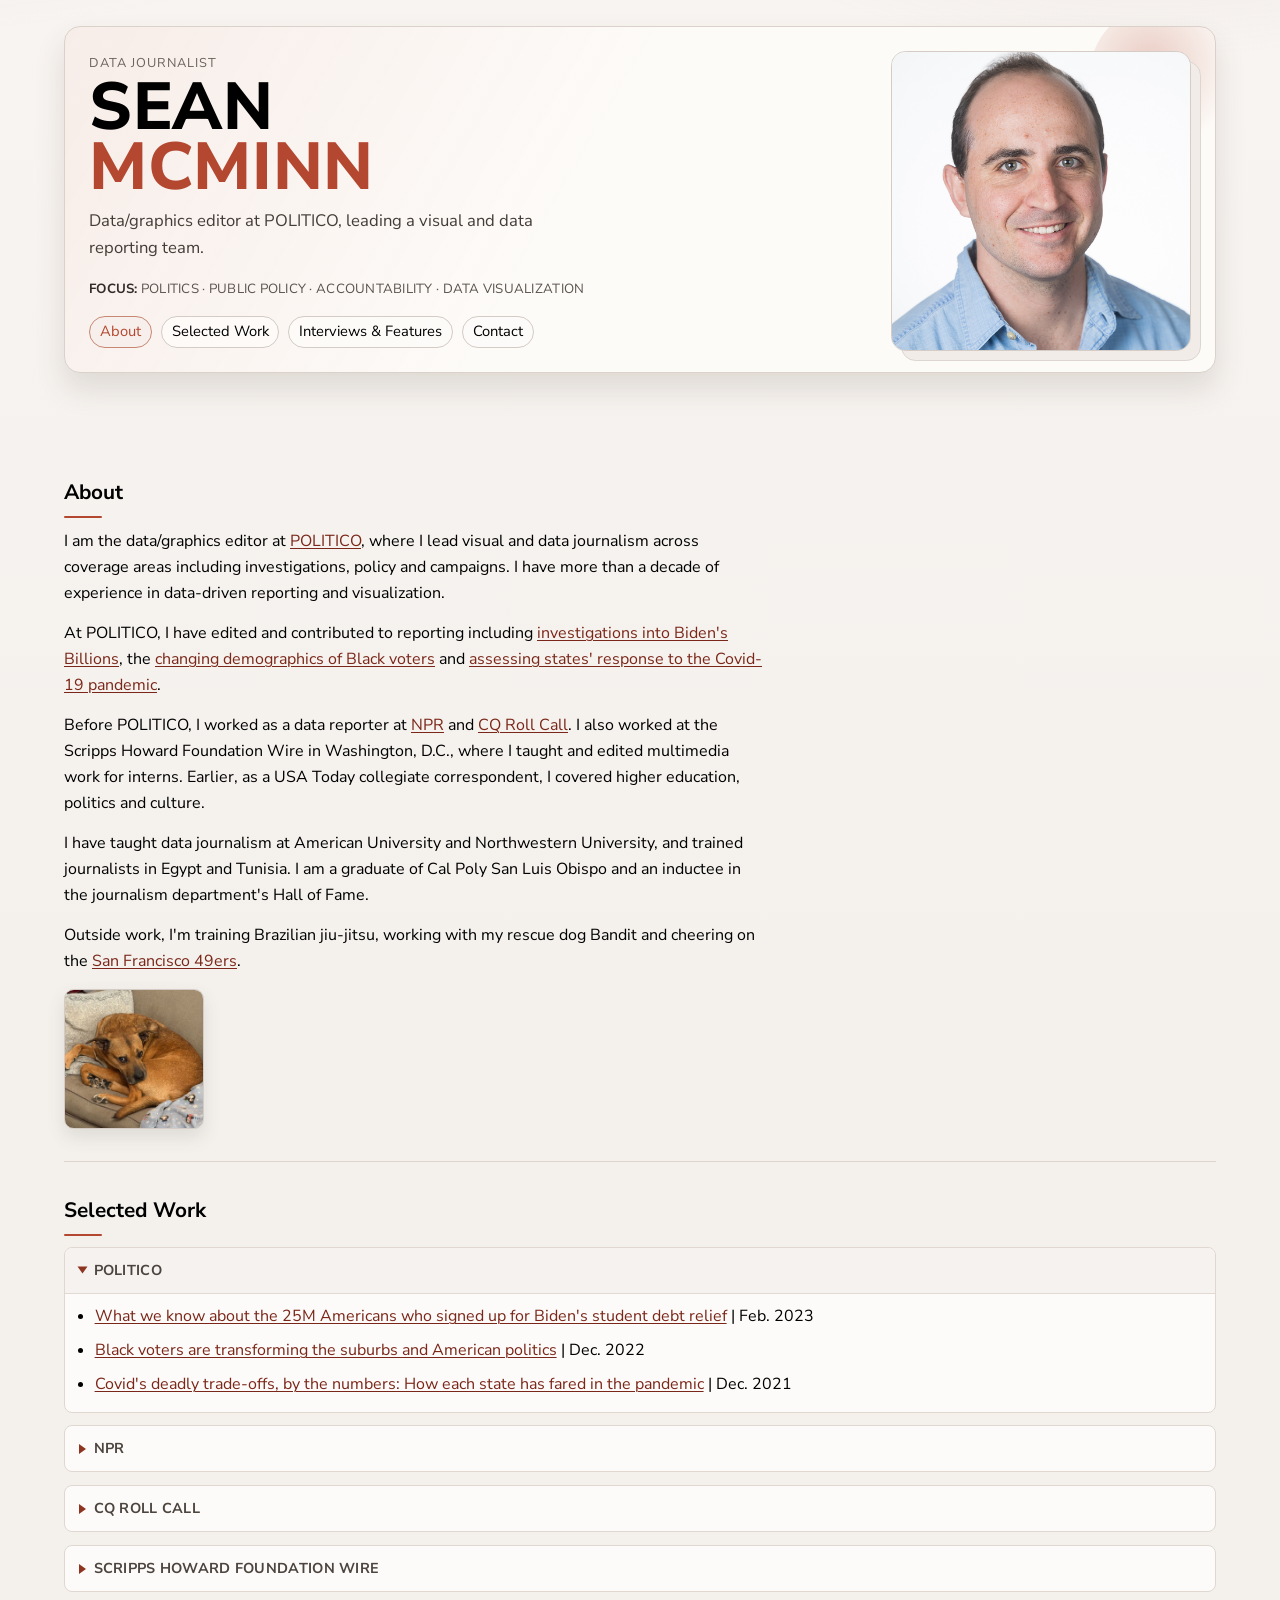
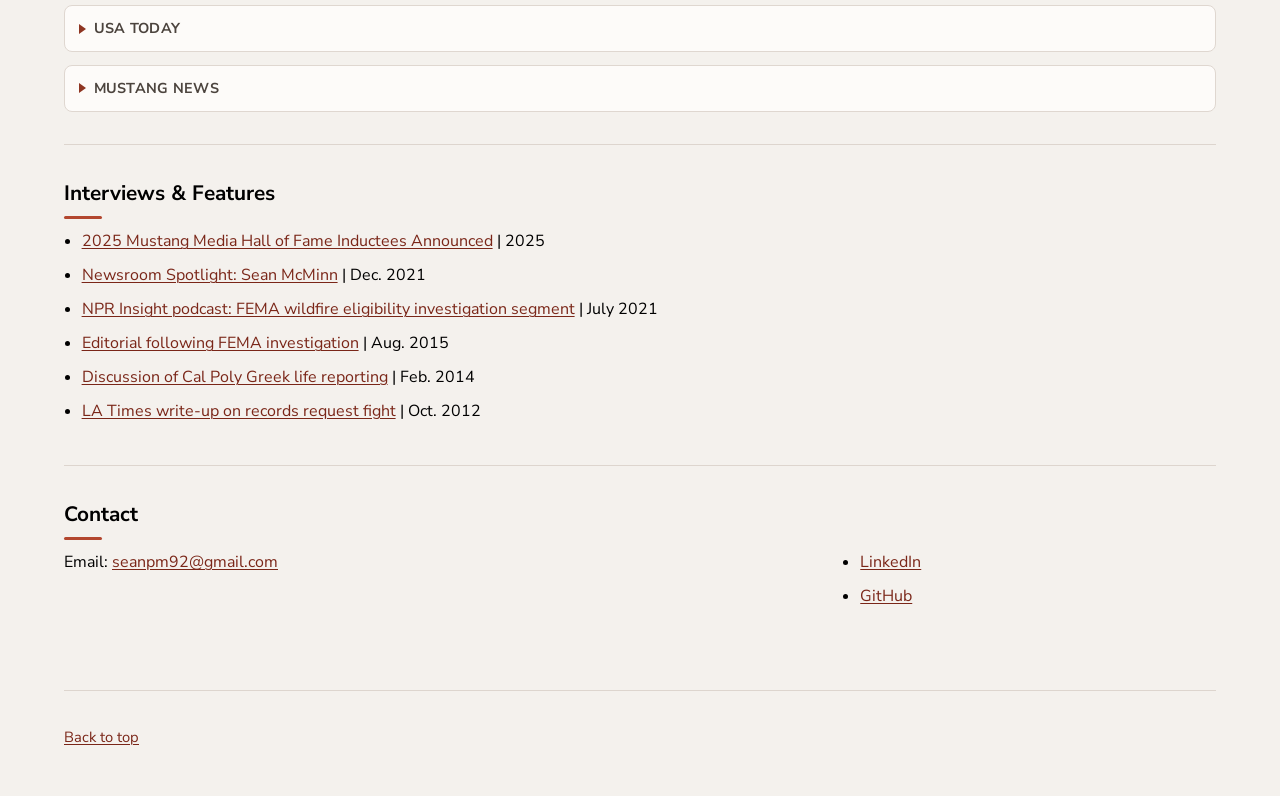
==== commit 8c22ba78: "Add sticky nav, favicon, Open Graph tags, Nunito Sans font, and open Politico work group by default " ====
--- a/index.html
+++ b/index.html
@@ -4,7 +4,27 @@
   <meta charset="utf-8">
   <meta name="viewport" content="width=device-width, initial-scale=1">
   <title>Sean McMinn | Data Journalist</title>
-  <meta name="description" content="Sean McMinn is a data and graphics editor at POLITICO.">
+  <meta name="description" content="Sean McMinn is a data and graphics editor at POLITICO, leading visual and data journalism across investigations, policy, and campaigns.">
+
+  <!-- Favicon -->
+  <link rel="icon" href="data:image/svg+xml,<svg xmlns='http://www.w3.org/2000/svg' viewBox='0 0 32 32'><rect width='32' height='32' rx='6' fill='%23b3472f'/><text x='16' y='23' font-family='system-ui,sans-serif' font-size='15' font-weight='800' fill='white' text-anchor='middle'>SM</text></svg>">
+
+  <!-- Open Graph -->
+  <meta property="og:type" content="website">
+  <meta property="og:url" content="https://seanmcminn.com/">
+  <meta property="og:title" content="Sean McMinn | Data Journalist">
+  <meta property="og:description" content="Sean McMinn is a data and graphics editor at POLITICO, leading visual and data journalism across investigations, policy, and campaigns.">
+  <meta property="og:image" content="https://seanmcminn.com/assets/sean-headshot.png">
+  <meta name="twitter:card" content="summary_large_image">
+  <meta name="twitter:title" content="Sean McMinn | Data Journalist">
+  <meta name="twitter:description" content="Sean McMinn is a data and graphics editor at POLITICO, leading visual and data journalism across investigations, policy, and campaigns.">
+  <meta name="twitter:image" content="https://seanmcminn.com/assets/sean-headshot.png">
+
+  <!-- Fonts -->
+  <link rel="preconnect" href="https://fonts.googleapis.com">
+  <link rel="preconnect" href="https://fonts.gstatic.com" crossorigin>
+  <link rel="stylesheet" href="https://fonts.googleapis.com/css2?family=Nunito+Sans:opsz,wght@6..12,400;6..12,700;6..12,800&display=swap">
+
   <link rel="stylesheet" href="./assets/site.css">
 </head>
 <body>
@@ -40,6 +60,18 @@
     </div>
   </header>
 
+  <div class="sticky-bar" id="sticky-bar">
+    <div class="sticky-bar-inner">
+      <a href="#top" class="sticky-bar-name">Sean McMinn</a>
+      <nav class="sticky-bar-nav" aria-label="Page sections">
+        <a href="#about">About</a>
+        <a href="#work">Selected Work</a>
+        <a href="#news">Interviews &amp; Features</a>
+        <a href="#contact">Contact</a>
+      </nav>
+    </div>
+  </div>
+
   <main id="main-content">
     <section id="about" aria-labelledby="about-heading">
       <div class="section-head">
@@ -62,7 +94,7 @@
         <h2 id="work-heading">Selected Work</h2>
       </div>
       <div class="section-body work-groups">
-        <details class="work-group">
+        <details class="work-group" open>
           <summary>POLITICO</summary>
           <ul class="link-list">
             <li><a href="https://www.politico.com/news/2023/02/16/joe-biden-student-debt-relief-00083243" rel="noopener noreferrer" target="_blank">What we know about the 25M Americans who signed up for Biden's student debt relief</a> | <time datetime="2023-02">Feb. 2023</time></li>
--- a/assets/site.css
+++ b/assets/site.css
@@ -0,0 +1,517 @@
+:root {
+  --bg: #f4f1ed;
+  --surface: #fdfbf8;
+  --text: #000000;
+  --muted: #5f5751;
+  --border: #ddd5ce;
+  --accent: #b3472f;
+  --accent-strong: #8e3522;
+  --link: #7a2618;
+  --link-hover: #5f1b11;
+  --max-width: 72rem;
+  --sans: "Nunito Sans", "Helvetica Neue", Helvetica, Arial, sans-serif;
+}
+
+*, *::before, *::after { box-sizing: border-box; }
+
+html {
+  scroll-behavior: smooth;
+  background: var(--bg);
+}
+
+body {
+  margin: 0;
+  color: var(--text);
+  background:
+    radial-gradient(900px 480px at 90% -10%, rgba(166, 152, 140, 0.2) 0%, transparent 62%),
+    radial-gradient(1050px 520px at -8% -12%, rgba(145, 132, 120, 0.14) 0%, transparent 62%),
+    linear-gradient(180deg, #f8f4f1 0%, var(--bg) 42%);
+  font-family: var(--sans);
+  line-height: 1.62;
+}
+
+img { max-width: 100%; display: block; }
+
+a {
+  color: var(--link);
+  text-decoration-thickness: 0.08em;
+  text-underline-offset: 0.15em;
+}
+
+a:hover { color: var(--link-hover); }
+
+a:focus-visible,
+summary:focus-visible {
+  outline: 3px solid var(--accent);
+  outline-offset: 2px;
+  border-radius: 2px;
+}
+
+.niners-toggle {
+  border: 0;
+  margin: 0;
+  padding: 0;
+  background: transparent;
+  color: var(--link);
+  font: inherit;
+  text-decoration: underline;
+  text-decoration-thickness: 0.08em;
+  text-underline-offset: 0.15em;
+  cursor: pointer;
+}
+
+.niners-toggle:hover { color: var(--link-hover); }
+
+.niners-toggle:focus-visible {
+  outline: 3px solid var(--accent);
+  outline-offset: 2px;
+  border-radius: 2px;
+}
+
+h1, h2, h3, .site-nav { font-family: var(--sans); }
+
+.skip-link {
+  position: absolute;
+  left: 0.5rem;
+  top: -3rem;
+  z-index: 10;
+  background: #fff;
+  border: 1px solid var(--border);
+  padding: 0.4rem 0.7rem;
+  border-radius: 0.25rem;
+  text-decoration: none;
+}
+
+.skip-link:focus { top: 0.5rem; }
+
+.site-header, main, .site-footer {
+  width: min(100% - 2rem, var(--max-width));
+  margin: 0 auto;
+}
+
+.site-header { padding: 1.6rem 0 1.25rem; }
+
+.header-inner {
+  position: relative;
+  border: 1px solid #d9d1ca;
+  border-radius: 1rem;
+  background:
+    linear-gradient(120deg, rgba(179, 71, 47, 0.08) 0%, rgba(179, 71, 47, 0) 45%),
+    var(--surface);
+  box-shadow: 0 16px 30px rgba(76, 63, 52, 0.14);
+  padding: 1.5rem 1.5rem 1.35rem;
+  overflow: hidden;
+}
+
+.header-inner::after {
+  content: "";
+  position: absolute;
+  right: -24px;
+  top: -24px;
+  width: 150px;
+  height: 150px;
+  border-radius: 50%;
+  background: radial-gradient(circle at 40% 40%, rgba(179, 71, 47, 0.26) 0%, rgba(179, 71, 47, 0) 70%);
+}
+
+.hero-grid {
+  display: grid;
+  grid-template-columns: minmax(0, 1fr) minmax(200px, 300px);
+  gap: 1.2rem 2rem;
+  align-items: center;
+}
+
+.hero-copy { position: relative; z-index: 1; }
+.hero-photo-wrap { margin: 0; justify-self: end; position: relative; z-index: 1; }
+.hero-photo-wrap::before {
+  content: "";
+  position: absolute;
+  inset: 10px -10px -10px 10px;
+  border: 1px solid #ddd5cf;
+  border-radius: 0.9rem;
+  background: #f1ece7;
+}
+.hero-photo {
+  position: relative;
+  border-radius: 0.9rem;
+  border: 1px solid #d4ccc5;
+  width: 100%;
+  height: auto;
+  object-fit: cover;
+}
+
+.eyebrow {
+  margin: 0;
+  color: #6b625c;
+  text-transform: uppercase;
+  letter-spacing: 0.08em;
+  font-size: 0.8rem;
+}
+
+h1 { margin: 0; }
+
+.display-name {
+  margin: 0.25rem 0 0.65rem;
+  line-height: 0.9;
+  text-transform: uppercase;
+  letter-spacing: 0.02em;
+}
+
+.display-name span {
+  display: block;
+  font-weight: 800;
+  font-size: clamp(2rem, 7vw, 4.15rem);
+}
+
+.display-name span:last-child { color: #b3472f; }
+
+.dek {
+  margin: 0 0 1.05rem;
+  max-width: 48ch;
+  color: #443d37;
+  font-size: 1.04rem;
+}
+
+.focus-kicker {
+  margin: 0 0 0.95rem;
+  color: #5a524c;
+  font-size: 0.83rem;
+  letter-spacing: 0.02em;
+  text-transform: uppercase;
+}
+
+.focus-kicker strong { color: #322c27; font-weight: 700; }
+
+.site-nav {
+  display: flex;
+  flex-wrap: wrap;
+  gap: 0.5rem 0.55rem;
+  margin-bottom: 0;
+}
+
+.site-nav a {
+  text-decoration: none;
+  color: var(--text);
+  border: 1px solid #d3cbc4;
+  border-radius: 999px;
+  background: rgba(253, 251, 249, 0.95);
+  padding: 0.2rem 0.62rem;
+  font-size: 0.92rem;
+}
+
+.site-nav a:hover,
+.site-nav a[aria-current="true"] {
+  border-color: #c88773;
+  background: #f7efec;
+  color: var(--accent);
+}
+
+main { padding: 0.5rem 0 2.5rem; }
+
+section {
+  border-top: 1px solid var(--border);
+  padding: 2rem 0;
+}
+section:first-of-type { border-top: 0; }
+
+.section-head h2 {
+  margin: 0 0 0.65rem;
+  font-size: 1.3rem;
+}
+
+.section-head h2::after {
+  content: "";
+  display: block;
+  width: 2.4rem;
+  height: 0.16rem;
+  margin-top: 0.36rem;
+  border-radius: 999px;
+  background: var(--accent);
+}
+
+.section-body { max-width: 70ch; }
+.prose p { margin: 0 0 0.9rem; }
+
+.bandit-figure { margin: 0.6rem 0 0; width: fit-content; }
+.bandit-figure img {
+  width: 140px;
+  height: 140px;
+  object-fit: cover;
+  border-radius: 0.6rem;
+  border: 1px solid #d3cbc4;
+  box-shadow: 0 8px 18px rgba(78, 66, 56, 0.13);
+}
+
+.split-layout {
+  max-width: none;
+  display: grid;
+  grid-template-columns: minmax(0, 2fr) minmax(0, 1fr);
+  gap: 1rem 2rem;
+  align-items: start;
+}
+
+.work-groups {
+  max-width: none;
+  display: grid;
+  grid-template-columns: 1fr;
+  gap: 0.8rem;
+}
+
+.work-group {
+  border: 1px solid #dfd7d0;
+  border-radius: 0.5rem;
+  background: #fdfbf9;
+  overflow: hidden;
+}
+
+.work-group summary {
+  list-style: none;
+  margin: 0;
+  padding: 0.68rem 0.85rem;
+  font-size: 0.9rem;
+  letter-spacing: 0.02em;
+  text-transform: uppercase;
+  color: #4c443e;
+  font-weight: 700;
+  cursor: pointer;
+  display: flex;
+  align-items: center;
+  gap: 0.5rem;
+}
+
+.work-group summary::-webkit-details-marker { display: none; }
+
+.work-group summary:hover {
+  background: #f6f1ec;
+}
+
+.work-group summary::before {
+  content: "";
+  width: 0;
+  height: 0;
+  border-top: 5px solid transparent;
+  border-bottom: 5px solid transparent;
+  border-left: 7px solid var(--accent-strong);
+  transition: transform 120ms ease;
+}
+
+.work-group[open] summary {
+  border-bottom: 1px solid #e1dad3;
+  background: #f6f2f0;
+}
+
+.work-group[open] summary::before { transform: rotate(90deg); }
+
+.work-group .link-list { padding: 0.65rem 0.85rem 0.85rem 1.85rem; }
+.work-group .link-list li:last-child { margin-bottom: 0; }
+
+.link-list { margin: 0; padding-left: 1.1rem; }
+.link-list li { margin-bottom: 0.5rem; }
+
+.site-footer {
+  border-top: 1px solid var(--border);
+  padding: 1.25rem 0 2rem;
+  font-size: 0.92rem;
+}
+
+/* ── Sticky navigation bar ──────────────────────────── */
+.sticky-bar {
+  position: sticky;
+  top: 0;
+  z-index: 100;
+  width: 100%;
+  background: rgba(244, 241, 237, 0.92);
+  backdrop-filter: blur(8px);
+  -webkit-backdrop-filter: blur(8px);
+  border-bottom: 1px solid var(--border);
+  translate: 0 -100%;
+  opacity: 0;
+  visibility: hidden;
+  transition: translate 200ms ease, opacity 200ms ease, visibility 0s 200ms;
+}
+
+.sticky-bar.is-visible {
+  translate: 0 0;
+  opacity: 1;
+  visibility: visible;
+  transition: translate 200ms ease, opacity 200ms ease, visibility 0s;
+}
+
+.sticky-bar-inner {
+  width: min(100% - 2rem, var(--max-width));
+  margin: 0 auto;
+  display: flex;
+  align-items: center;
+  justify-content: space-between;
+  gap: 1rem;
+  padding: 0.5rem 0;
+}
+
+.sticky-bar-name {
+  font-weight: 800;
+  font-size: 0.88rem;
+  text-transform: uppercase;
+  letter-spacing: 0.04em;
+  color: var(--text);
+  text-decoration: none;
+  white-space: nowrap;
+  flex-shrink: 0;
+}
+
+.sticky-bar-name:hover { color: var(--accent); }
+
+.sticky-bar-nav {
+  display: flex;
+  flex-wrap: wrap;
+  gap: 0.2rem 0.35rem;
+  justify-content: flex-end;
+}
+
+.sticky-bar-nav a {
+  text-decoration: none;
+  color: var(--muted);
+  font-size: 0.83rem;
+  padding: 0.15rem 0.5rem;
+  border-radius: 999px;
+  transition: color 120ms, background 120ms;
+}
+
+.sticky-bar-nav a:hover,
+.sticky-bar-nav a[aria-current="true"] {
+  color: var(--accent);
+  background: rgba(179, 71, 47, 0.08);
+}
+
+html.theme-49ers {
+  --bg: #aa0000;
+  --surface: #ffffff;
+  --text: #000000;
+  --muted: #000000;
+  --border: #000000;
+  --accent: #aa0000;
+  --accent-strong: #aa0000;
+  --link: #aa0000;
+  --link-hover: #000000;
+}
+
+html.theme-49ers body {
+  background:
+    repeating-linear-gradient(
+      -45deg,
+      #aa0000 0 28px,
+      #b3995d 28px 56px,
+      #aa0000 56px 84px
+    );
+}
+
+html.theme-49ers .site-header,
+html.theme-49ers main,
+html.theme-49ers .site-footer {
+  background: #ffffff;
+  border-left: 4px solid #000000;
+  border-right: 4px solid #000000;
+}
+
+html.theme-49ers .site-header {
+  border-top: 4px solid #000000;
+}
+
+html.theme-49ers .site-footer {
+  border-bottom: 4px solid #000000;
+}
+
+html.theme-49ers .header-inner {
+  border: 4px solid #aa0000;
+  background: #b3995d;
+  box-shadow: 0 0 0 4px #000000;
+}
+
+html.theme-49ers .header-inner::after {
+  background: #aa0000;
+}
+
+html.theme-49ers .hero-photo-wrap::before {
+  border-color: #000000;
+  background: #ffffff;
+}
+
+html.theme-49ers .hero-photo {
+  border-color: #000000;
+}
+
+html.theme-49ers .display-name span:last-child {
+  color: #aa0000;
+}
+
+html.theme-49ers .eyebrow { color: #000000; }
+html.theme-49ers .dek { color: #000000; }
+html.theme-49ers .focus-kicker { color: #000000; }
+html.theme-49ers .focus-kicker strong { color: #aa0000; }
+
+html.theme-49ers .site-nav a {
+  border: 2px solid #000000;
+  background: #ffffff;
+  color: #000000;
+}
+
+html.theme-49ers .site-nav a:hover,
+html.theme-49ers .site-nav a[aria-current="true"] {
+  border-color: #aa0000;
+  background: #b3995d;
+  color: #aa0000;
+}
+
+html.theme-49ers .bandit-figure img {
+  border-color: #000000;
+  box-shadow: 0 0 0 3px #b3995d;
+}
+
+html.theme-49ers .work-group {
+  border: 2px solid #000000;
+  background: #ffffff;
+}
+
+html.theme-49ers .work-group summary {
+  color: #000000;
+  background: #ffffff;
+}
+
+html.theme-49ers .work-group summary:hover {
+  background: #b3995d;
+}
+
+html.theme-49ers .work-group[open] summary {
+  border-bottom-color: #aa0000;
+  background: #b3995d;
+}
+
+html.theme-49ers .sticky-bar {
+  background: rgba(170, 0, 0, 0.95);
+  border-bottom-color: #000000;
+}
+
+html.theme-49ers .sticky-bar-name { color: #ffffff; }
+html.theme-49ers .sticky-bar-name:hover { color: #b3995d; }
+
+html.theme-49ers .sticky-bar-nav a { color: rgba(255, 255, 255, 0.8); }
+
+html.theme-49ers .sticky-bar-nav a:hover,
+html.theme-49ers .sticky-bar-nav a[aria-current="true"] {
+  color: #ffffff;
+  background: rgba(255, 255, 255, 0.15);
+}
+
+@media (max-width: 59rem) {
+  .hero-grid { grid-template-columns: 1fr; }
+  .hero-photo-wrap { max-width: 280px; }
+}
+
+@media (max-width: 47rem) {
+  .site-header, main, .site-footer {
+    width: min(100% - 1rem, var(--max-width));
+  }
+
+  .header-inner { padding: 1rem; }
+  section { padding: 1.5rem 0; }
+  .split-layout { grid-template-columns: 1fr; }
+}
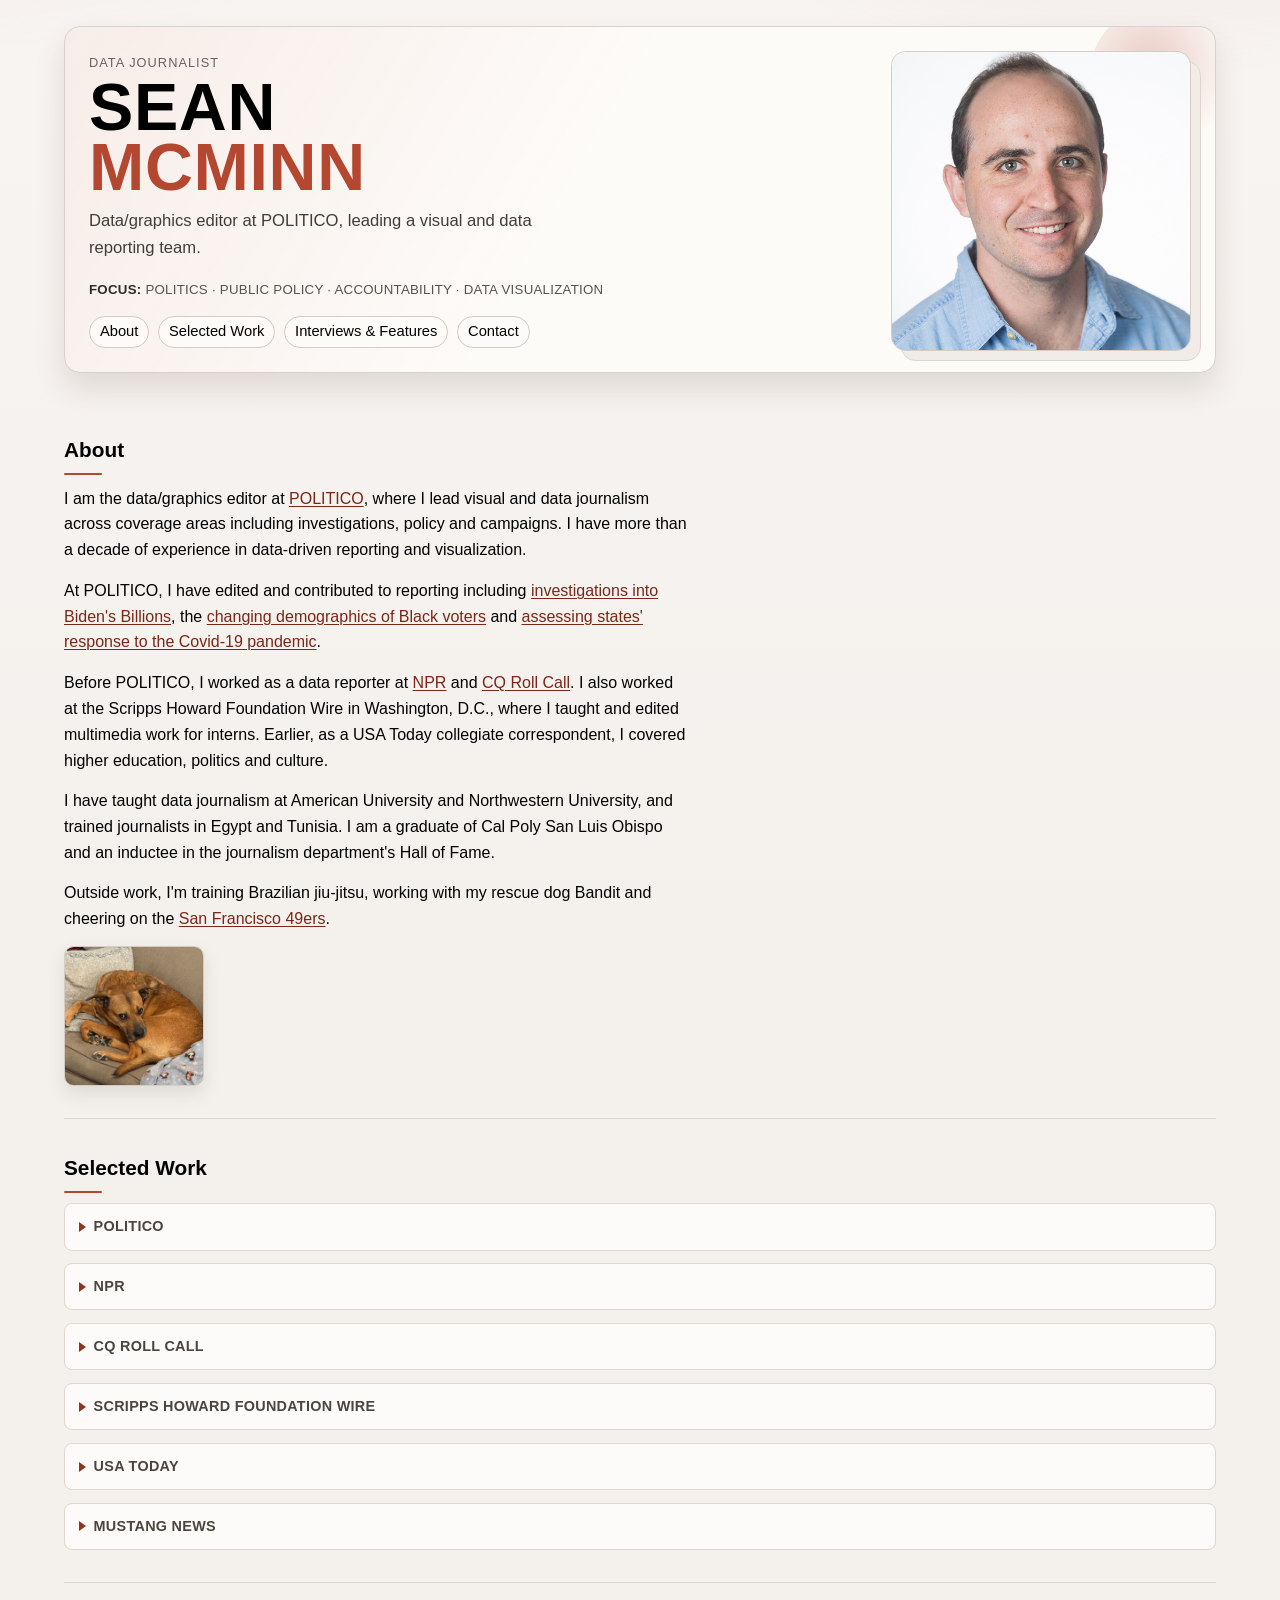
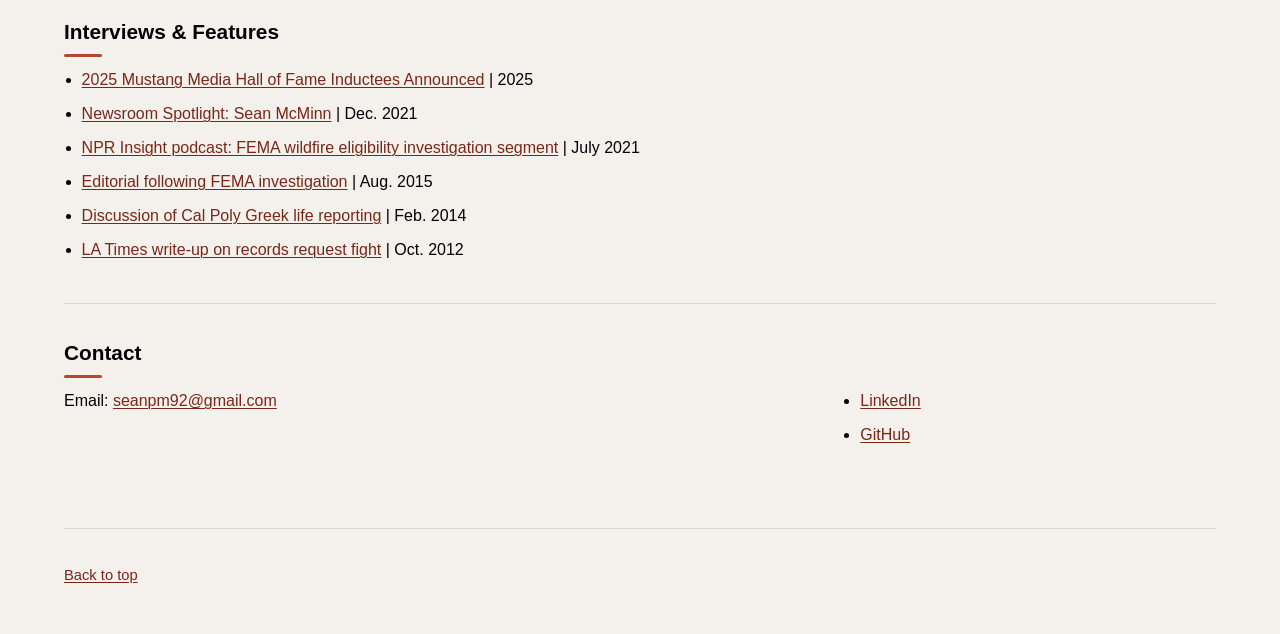
==== commit 0cad236f: "Add two recent Politico clips" ====
--- a/index.html
+++ b/index.html
@@ -4,27 +4,7 @@
   <meta charset="utf-8">
   <meta name="viewport" content="width=device-width, initial-scale=1">
   <title>Sean McMinn | Data Journalist</title>
-  <meta name="description" content="Sean McMinn is a data and graphics editor at POLITICO, leading visual and data journalism across investigations, policy, and campaigns.">
-
-  <!-- Favicon -->
-  <link rel="icon" href="data:image/svg+xml,<svg xmlns='http://www.w3.org/2000/svg' viewBox='0 0 32 32'><rect width='32' height='32' rx='6' fill='%23b3472f'/><text x='16' y='23' font-family='system-ui,sans-serif' font-size='15' font-weight='800' fill='white' text-anchor='middle'>SM</text></svg>">
-
-  <!-- Open Graph -->
-  <meta property="og:type" content="website">
-  <meta property="og:url" content="https://seanmcminn.com/">
-  <meta property="og:title" content="Sean McMinn | Data Journalist">
-  <meta property="og:description" content="Sean McMinn is a data and graphics editor at POLITICO, leading visual and data journalism across investigations, policy, and campaigns.">
-  <meta property="og:image" content="https://seanmcminn.com/assets/sean-headshot.png">
-  <meta name="twitter:card" content="summary_large_image">
-  <meta name="twitter:title" content="Sean McMinn | Data Journalist">
-  <meta name="twitter:description" content="Sean McMinn is a data and graphics editor at POLITICO, leading visual and data journalism across investigations, policy, and campaigns.">
-  <meta name="twitter:image" content="https://seanmcminn.com/assets/sean-headshot.png">
-
-  <!-- Fonts -->
-  <link rel="preconnect" href="https://fonts.googleapis.com">
-  <link rel="preconnect" href="https://fonts.gstatic.com" crossorigin>
-  <link rel="stylesheet" href="https://fonts.googleapis.com/css2?family=Nunito+Sans:opsz,wght@6..12,400;6..12,700;6..12,800&display=swap">
-
+  <meta name="description" content="Sean McMinn is a data and graphics editor at POLITICO.">
   <link rel="stylesheet" href="./assets/site.css">
 </head>
 <body>
@@ -60,18 +40,6 @@
     </div>
   </header>
 
-  <div class="sticky-bar" id="sticky-bar">
-    <div class="sticky-bar-inner">
-      <a href="#top" class="sticky-bar-name">Sean McMinn</a>
-      <nav class="sticky-bar-nav" aria-label="Page sections">
-        <a href="#about">About</a>
-        <a href="#work">Selected Work</a>
-        <a href="#news">Interviews &amp; Features</a>
-        <a href="#contact">Contact</a>
-      </nav>
-    </div>
-  </div>
-
   <main id="main-content">
     <section id="about" aria-labelledby="about-heading">
       <div class="section-head">
@@ -94,9 +62,11 @@
         <h2 id="work-heading">Selected Work</h2>
       </div>
       <div class="section-body work-groups">
-        <details class="work-group" open>
+        <details class="work-group">
           <summary>POLITICO</summary>
           <ul class="link-list">
+            <li><a href="https://www.politico.com/news/2026/04/18/democrats-special-election-results-analysis-00879021" rel="noopener noreferrer" target="_blank">‘A trend that can’t be ignored’: Dems have made up ground in nearly every election since Trump took office</a> | <time datetime="2026-04">Apr. 2026</time></li>
+            <li><a href="https://www.politico.com/news/2026/04/13/california-leaders-los-angeles-fire-recovery-delays-00867498" rel="noopener noreferrer" target="_blank">California leaders promised fire recovery in record time. Los Angeles isn’t seeing it.</a> | <time datetime="2026-04">Apr. 2026</time></li>
             <li><a href="https://www.politico.com/news/2023/02/16/joe-biden-student-debt-relief-00083243" rel="noopener noreferrer" target="_blank">What we know about the 25M Americans who signed up for Biden's student debt relief</a> | <time datetime="2023-02">Feb. 2023</time></li>
             <li><a href="https://www.politico.com/news/magazine/2022/12/23/black-voters-suburban-politics-00074479" rel="noopener noreferrer" target="_blank">Black voters are transforming the suburbs and American politics</a> | <time datetime="2022-12">Dec. 2022</time></li>
             <li><a href="https://www.politico.com/interactives/2021/covid-by-the-numbers-how-each-state-fared-on-our-pandemic-scorecard/" rel="noopener noreferrer" target="_blank">Covid's deadly trade-offs, by the numbers: How each state has fared in the pandemic</a> | <time datetime="2021-12">Dec. 2021</time></li>
--- a/assets/site.css
+++ b/assets/site.css
@@ -199,8 +199,7 @@
   font-size: 0.92rem;
 }
 
-.site-nav a:hover,
-.site-nav a[aria-current="true"] {
+.site-nav a:hover {
   border-color: #c88773;
   background: #f7efec;
   color: var(--accent);
@@ -211,6 +210,7 @@
 section {
   border-top: 1px solid var(--border);
   padding: 2rem 0;
+  scroll-margin-top: 3rem;
 }
 section:first-of-type { border-top: 0; }
 
@@ -316,10 +316,11 @@
 
 /* ── Sticky navigation bar ──────────────────────────── */
 .sticky-bar {
-  position: sticky;
+  position: fixed;
   top: 0;
+  left: 0;
+  right: 0;
   z-index: 100;
-  width: 100%;
   background: rgba(244, 241, 237, 0.92);
   backdrop-filter: blur(8px);
   -webkit-backdrop-filter: blur(8px);
@@ -376,8 +377,7 @@
   transition: color 120ms, background 120ms;
 }
 
-.sticky-bar-nav a:hover,
-.sticky-bar-nav a[aria-current="true"] {
+.sticky-bar-nav a:hover {
   color: var(--accent);
   background: rgba(179, 71, 47, 0.08);
 }
@@ -454,8 +454,7 @@
   color: #000000;
 }
 
-html.theme-49ers .site-nav a:hover,
-html.theme-49ers .site-nav a[aria-current="true"] {
+html.theme-49ers .site-nav a:hover {
   border-color: #aa0000;
   background: #b3995d;
   color: #aa0000;
@@ -495,8 +494,7 @@
 
 html.theme-49ers .sticky-bar-nav a { color: rgba(255, 255, 255, 0.8); }
 
-html.theme-49ers .sticky-bar-nav a:hover,
-html.theme-49ers .sticky-bar-nav a[aria-current="true"] {
+html.theme-49ers .sticky-bar-nav a:hover {
   color: #ffffff;
   background: rgba(255, 255, 255, 0.15);
 }
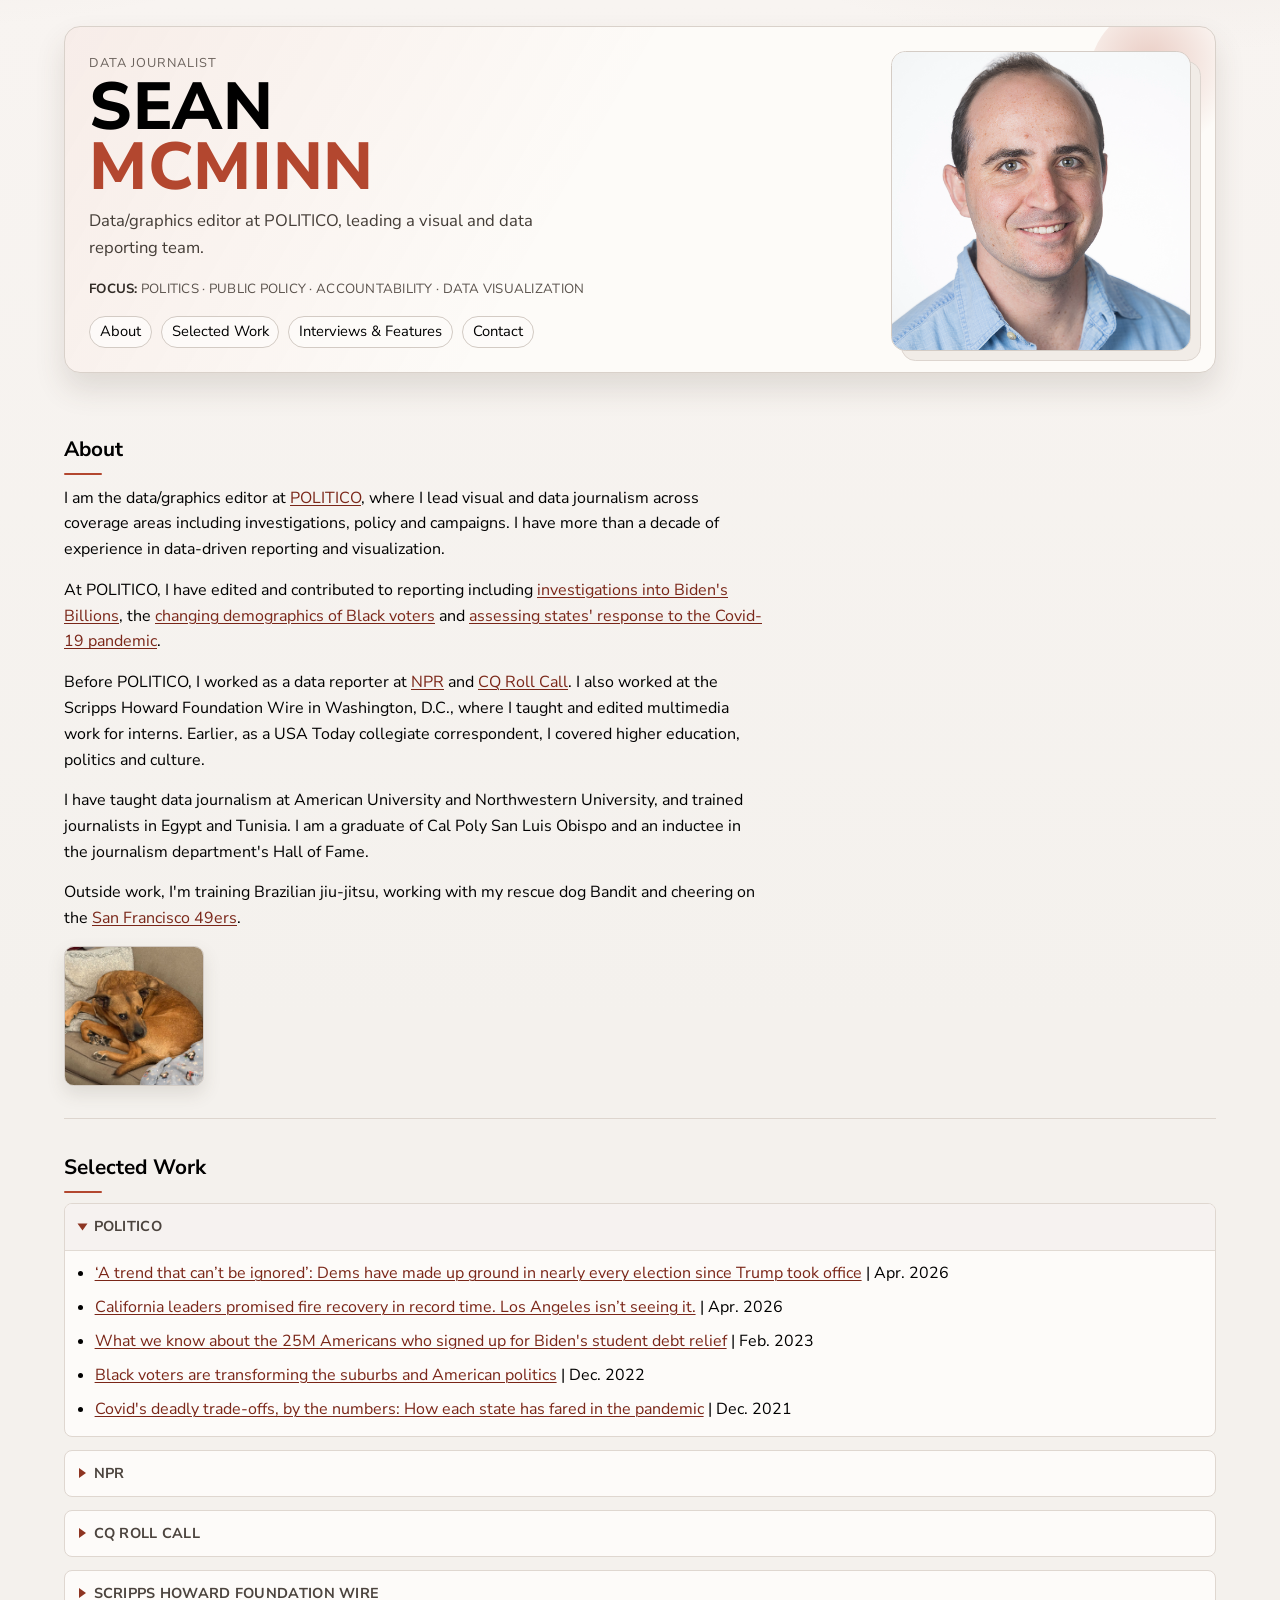
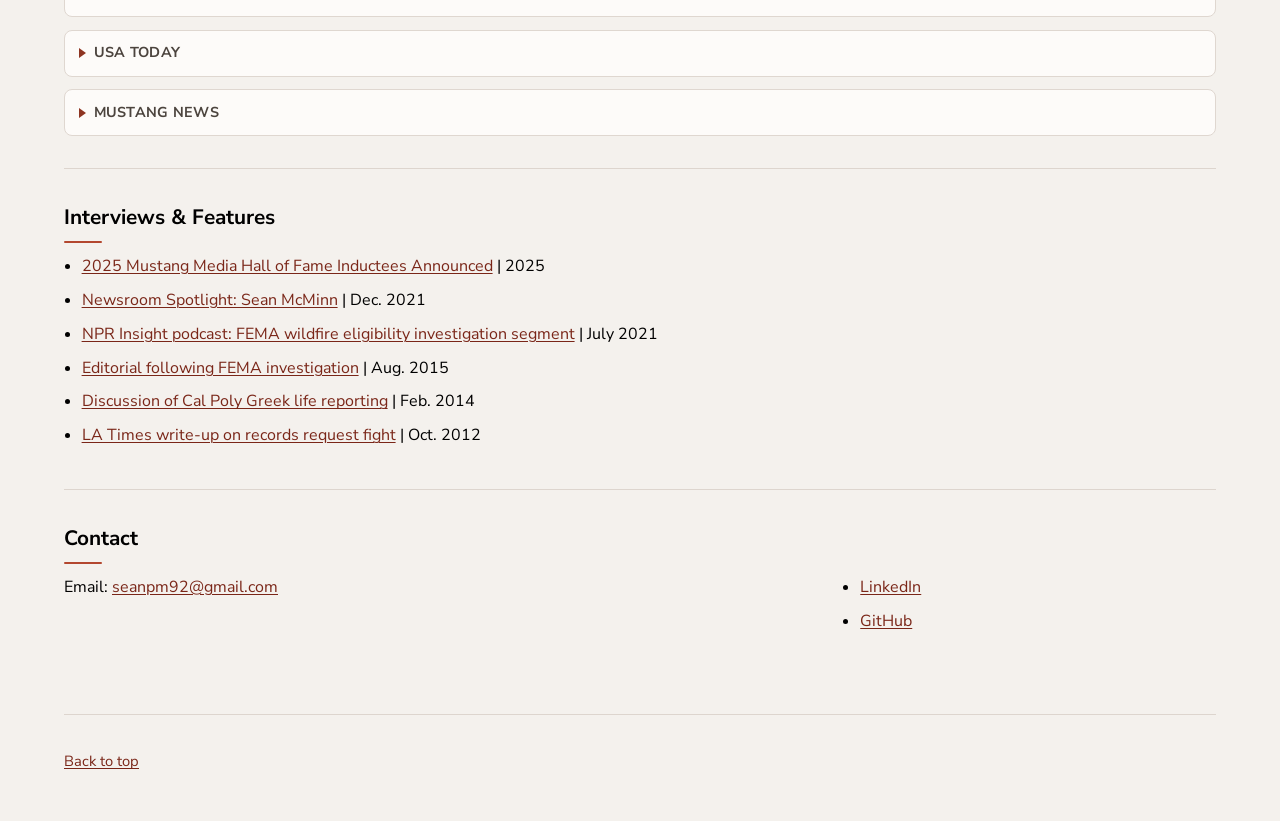
==== commit e547b7ac: "Merge branch 'codex/master-sync' into master" ====
--- a/index.html
+++ b/index.html
@@ -4,7 +4,27 @@
   <meta charset="utf-8">
   <meta name="viewport" content="width=device-width, initial-scale=1">
   <title>Sean McMinn | Data Journalist</title>
-  <meta name="description" content="Sean McMinn is a data and graphics editor at POLITICO.">
+  <meta name="description" content="Sean McMinn is a data and graphics editor at POLITICO, leading visual and data journalism across investigations, policy, and campaigns.">
+
+  <!-- Favicon -->
+  <link rel="icon" href="data:image/svg+xml,<svg xmlns='http://www.w3.org/2000/svg' viewBox='0 0 32 32'><rect width='32' height='32' rx='6' fill='%23b3472f'/><text x='16' y='23' font-family='system-ui,sans-serif' font-size='15' font-weight='800' fill='white' text-anchor='middle'>SM</text></svg>">
+
+  <!-- Open Graph -->
+  <meta property="og:type" content="website">
+  <meta property="og:url" content="https://seanmcminn.com/">
+  <meta property="og:title" content="Sean McMinn | Data Journalist">
+  <meta property="og:description" content="Sean McMinn is a data and graphics editor at POLITICO, leading visual and data journalism across investigations, policy, and campaigns.">
+  <meta property="og:image" content="https://seanmcminn.com/assets/sean-headshot.png">
+  <meta name="twitter:card" content="summary_large_image">
+  <meta name="twitter:title" content="Sean McMinn | Data Journalist">
+  <meta name="twitter:description" content="Sean McMinn is a data and graphics editor at POLITICO, leading visual and data journalism across investigations, policy, and campaigns.">
+  <meta name="twitter:image" content="https://seanmcminn.com/assets/sean-headshot.png">
+
+  <!-- Fonts -->
+  <link rel="preconnect" href="https://fonts.googleapis.com">
+  <link rel="preconnect" href="https://fonts.gstatic.com" crossorigin>
+  <link rel="stylesheet" href="https://fonts.googleapis.com/css2?family=Nunito+Sans:opsz,wght@6..12,400;6..12,700;6..12,800&display=swap">
+
   <link rel="stylesheet" href="./assets/site.css">
 </head>
 <body>
@@ -40,6 +60,18 @@
     </div>
   </header>
 
+  <div class="sticky-bar" id="sticky-bar">
+    <div class="sticky-bar-inner">
+      <a href="#top" class="sticky-bar-name">Sean McMinn</a>
+      <nav class="sticky-bar-nav" aria-label="Page sections">
+        <a href="#about">About</a>
+        <a href="#work">Selected Work</a>
+        <a href="#news">Interviews &amp; Features</a>
+        <a href="#contact">Contact</a>
+      </nav>
+    </div>
+  </div>
+
   <main id="main-content">
     <section id="about" aria-labelledby="about-heading">
       <div class="section-head">
@@ -62,7 +94,7 @@
         <h2 id="work-heading">Selected Work</h2>
       </div>
       <div class="section-body work-groups">
-        <details class="work-group">
+        <details class="work-group" open>
           <summary>POLITICO</summary>
           <ul class="link-list">
             <li><a href="https://www.politico.com/news/2026/04/18/democrats-special-election-results-analysis-00879021" rel="noopener noreferrer" target="_blank">‘A trend that can’t be ignored’: Dems have made up ground in nearly every election since Trump took office</a> | <time datetime="2026-04">Apr. 2026</time></li>
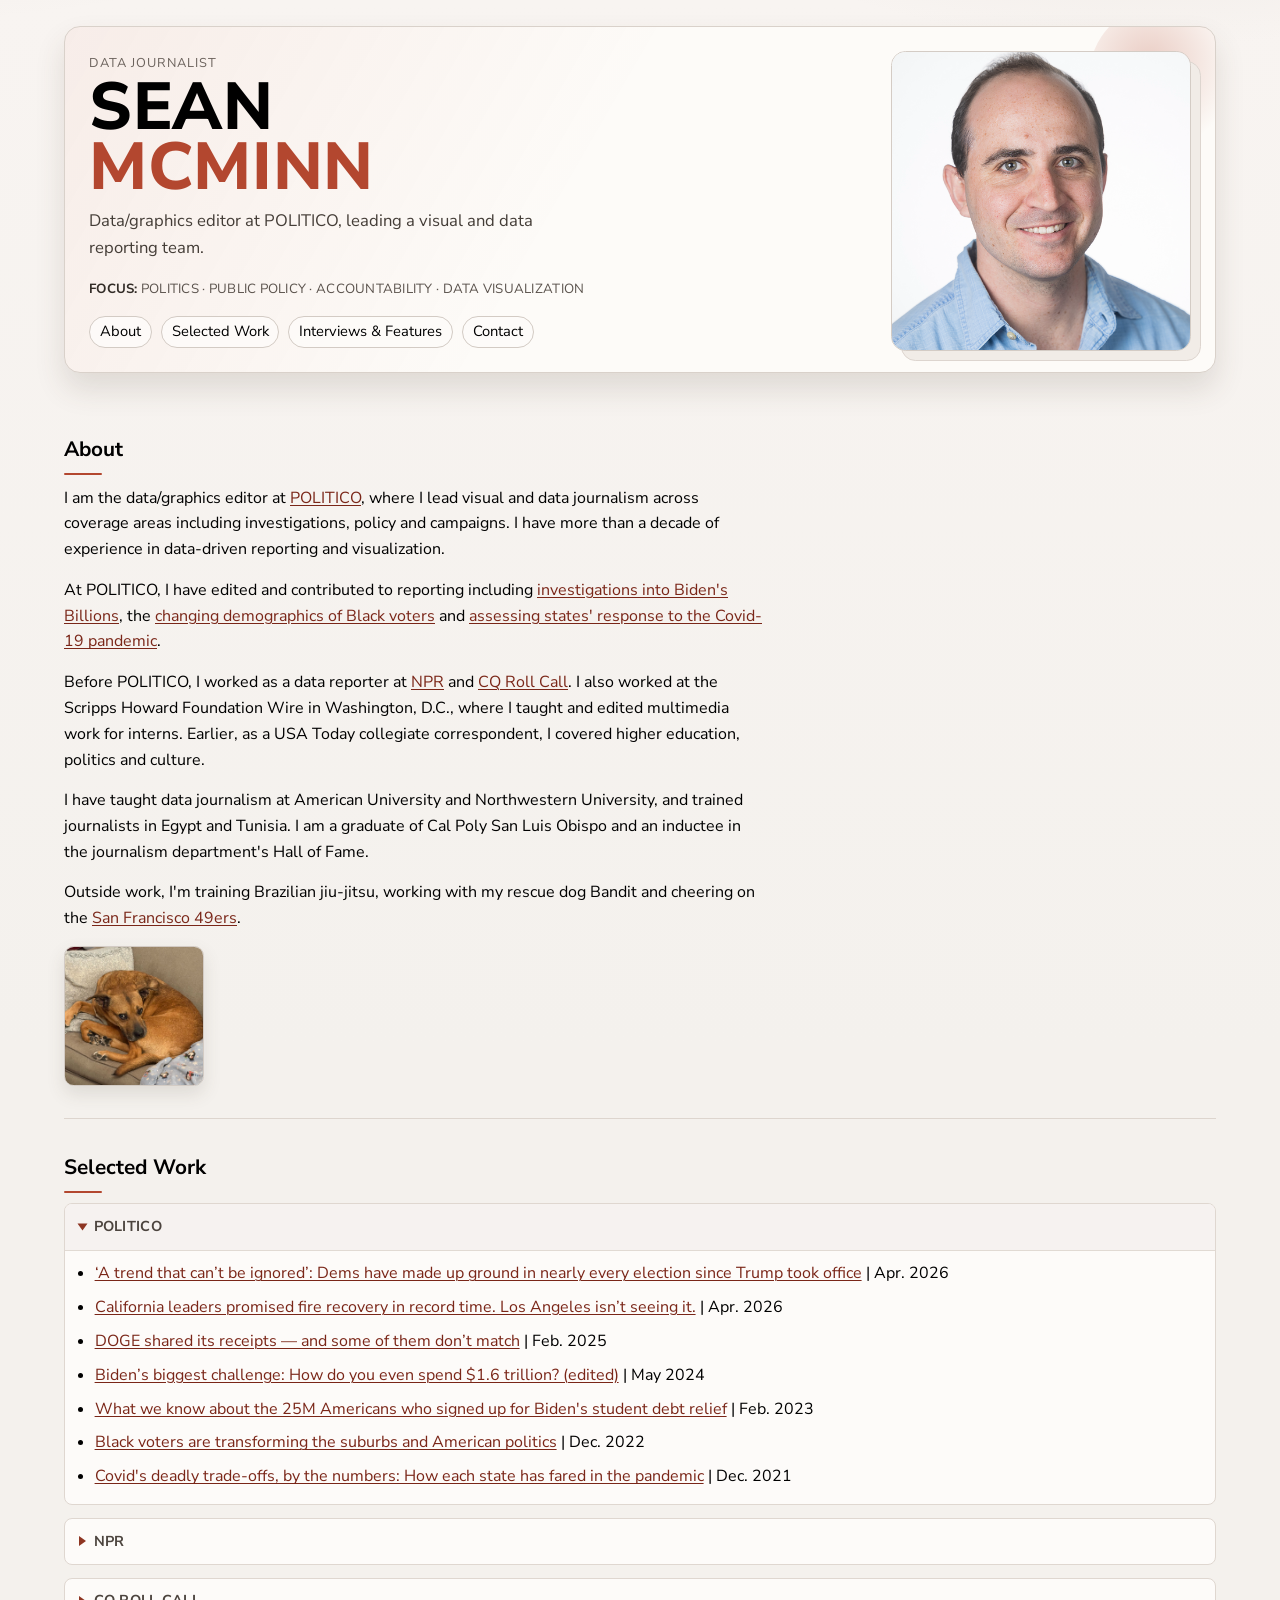
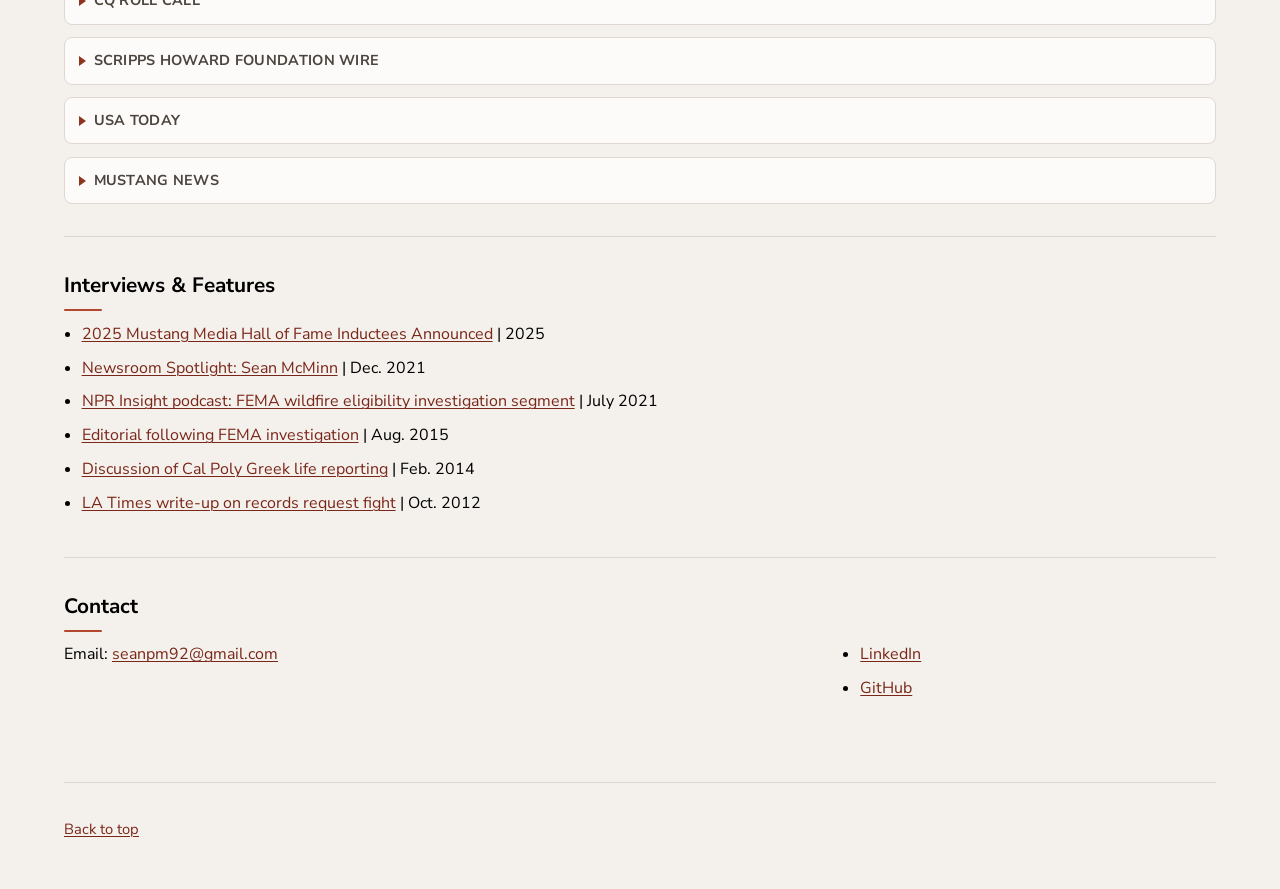
==== commit 4d60bb63: "Add 2024 and 2025 Politico clips" ====
--- a/index.html
+++ b/index.html
@@ -99,6 +99,8 @@
           <ul class="link-list">
             <li><a href="https://www.politico.com/news/2026/04/18/democrats-special-election-results-analysis-00879021" rel="noopener noreferrer" target="_blank">‘A trend that can’t be ignored’: Dems have made up ground in nearly every election since Trump took office</a> | <time datetime="2026-04">Apr. 2026</time></li>
             <li><a href="https://www.politico.com/news/2026/04/13/california-leaders-los-angeles-fire-recovery-delays-00867498" rel="noopener noreferrer" target="_blank">California leaders promised fire recovery in record time. Los Angeles isn’t seeing it.</a> | <time datetime="2026-04">Apr. 2026</time></li>
+            <li><a href="https://www.politico.com/news/2025/02/22/doge-data-errors-inconsistencies-00002576" rel="noopener noreferrer" target="_blank">DOGE shared its receipts — and some of them don’t match</a> | <time datetime="2025-02">Feb. 2025</time></li>
+            <li><a href="https://www.politico.com/interactives/2024/biden-trillion-dollar-spending-tracker/" rel="noopener noreferrer" target="_blank">Biden’s biggest challenge: How do you even spend $1.6 trillion? (edited)</a> | <time datetime="2024-05">May 2024</time></li>
             <li><a href="https://www.politico.com/news/2023/02/16/joe-biden-student-debt-relief-00083243" rel="noopener noreferrer" target="_blank">What we know about the 25M Americans who signed up for Biden's student debt relief</a> | <time datetime="2023-02">Feb. 2023</time></li>
             <li><a href="https://www.politico.com/news/magazine/2022/12/23/black-voters-suburban-politics-00074479" rel="noopener noreferrer" target="_blank">Black voters are transforming the suburbs and American politics</a> | <time datetime="2022-12">Dec. 2022</time></li>
             <li><a href="https://www.politico.com/interactives/2021/covid-by-the-numbers-how-each-state-fared-on-our-pandemic-scorecard/" rel="noopener noreferrer" target="_blank">Covid's deadly trade-offs, by the numbers: How each state has fared in the pandemic</a> | <time datetime="2021-12">Dec. 2021</time></li>
